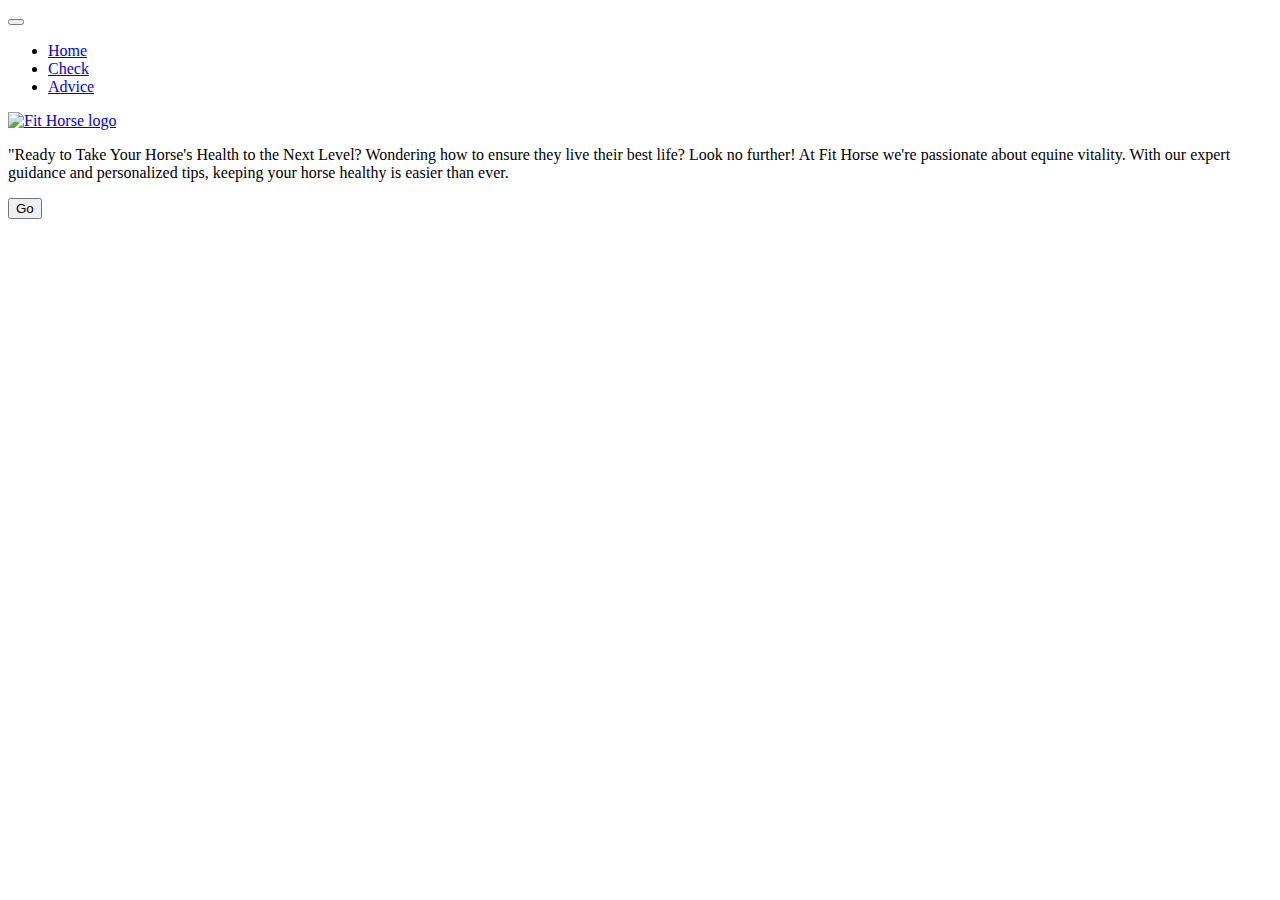
==== advice.html @ 2b1dfde6 "Add advice.html" ====
<!DOCTYPE html>
<html lang="en">

<head>
    <meta charset="UTF-8">
    <meta name="viewport" content="width=device-width, initial-scale=1.0">
    <meta name="description" content="Calculate your horses weight and gain expert advice based on your results.">
    <meta name="keywords" content="horse, weight, calculate, advice">
    <title>Fit Horse</title>
    <!--Boostrap CSS CDN -->
    <link href="https://cdn.jsdelivr.net/npm/bootstrap@5.3.2/dist/css/bootstrap.min.css" rel="stylesheet"
        integrity="sha384-T3c6CoIi6uLrA9TneNEoa7RxnatzjcDSCmG1MXxSR1GAsXEV/Dwwykc2MPK8M2HN" crossorigin="anonymous">
    <!-- Styles -->
    <link rel="stylesheet" href="assets/style.css">

    <!-- Faveicon -->
    <link>
    </link>
</head>

<body>
    <!-- Navbar -->
    <nav>
        <div class="navbar navbar-expand-md">
            <div class="container-fluid">
                <button class="navbar-toggler" type="button" data-bs-toggle="collapse" data-bs-target="#navbarNav"
                    aria-controls="navbarNav" aria-expanded="false" aria-label="Toggle navigation">
                    <span class="navbar-toggler-icon"></span>
                </button>
                <div class="collapse navbar-collapse" id="navbarNav">
                    <div></div>
                    <ul class="navbar-nav">
                        <li class="nav-item">
                            <a class="nav-link active" aria-current="page" href="#">Home</a>
                        </li>
                        <li class="nav-item">
                            <a class="nav-link" href="check.html">Check</a>
                        </li>
                        <li class="nav-item">
                            <a class="nav-link" href="advice.html">Advice</a>
                        </li>
                    </ul>
                </div>
            </div>
        </div>
    </nav>
    <!-- Main -->
    <main>
        <div class="container">
            <div class="text-center">
                <a class="navbar-brand" href="#"><img class="logo" src="assets/images/fit-horse-logo.png"
                        alt="Fit Horse logo"></a>
            </div>
            <div class="card text-center no-border">
                <div class="text-center">

                    <div class="card-body">
                        <p class="card-text">
                            "Ready to Take Your Horse's Health to the Next Level?
                            Wondering how to ensure they live their best life? Look no further!
                            At Fit Horse we're passionate about equine vitality.
                            With our expert guidance and personalized tips, keeping your horse healthy is easier than
                            ever.
                            <br> 
                        </p>
                    </div>
                </div>
                <div class="text-center">
                    <button class="pushable" id="playButton">
                        <span class="shadow"></span>
                        <span class="edge"></span>
                        <span class="front"> Go </span>
                    </button>
                </div>
            </div>
    </main>

    <script src="script.js"></script>
</body>
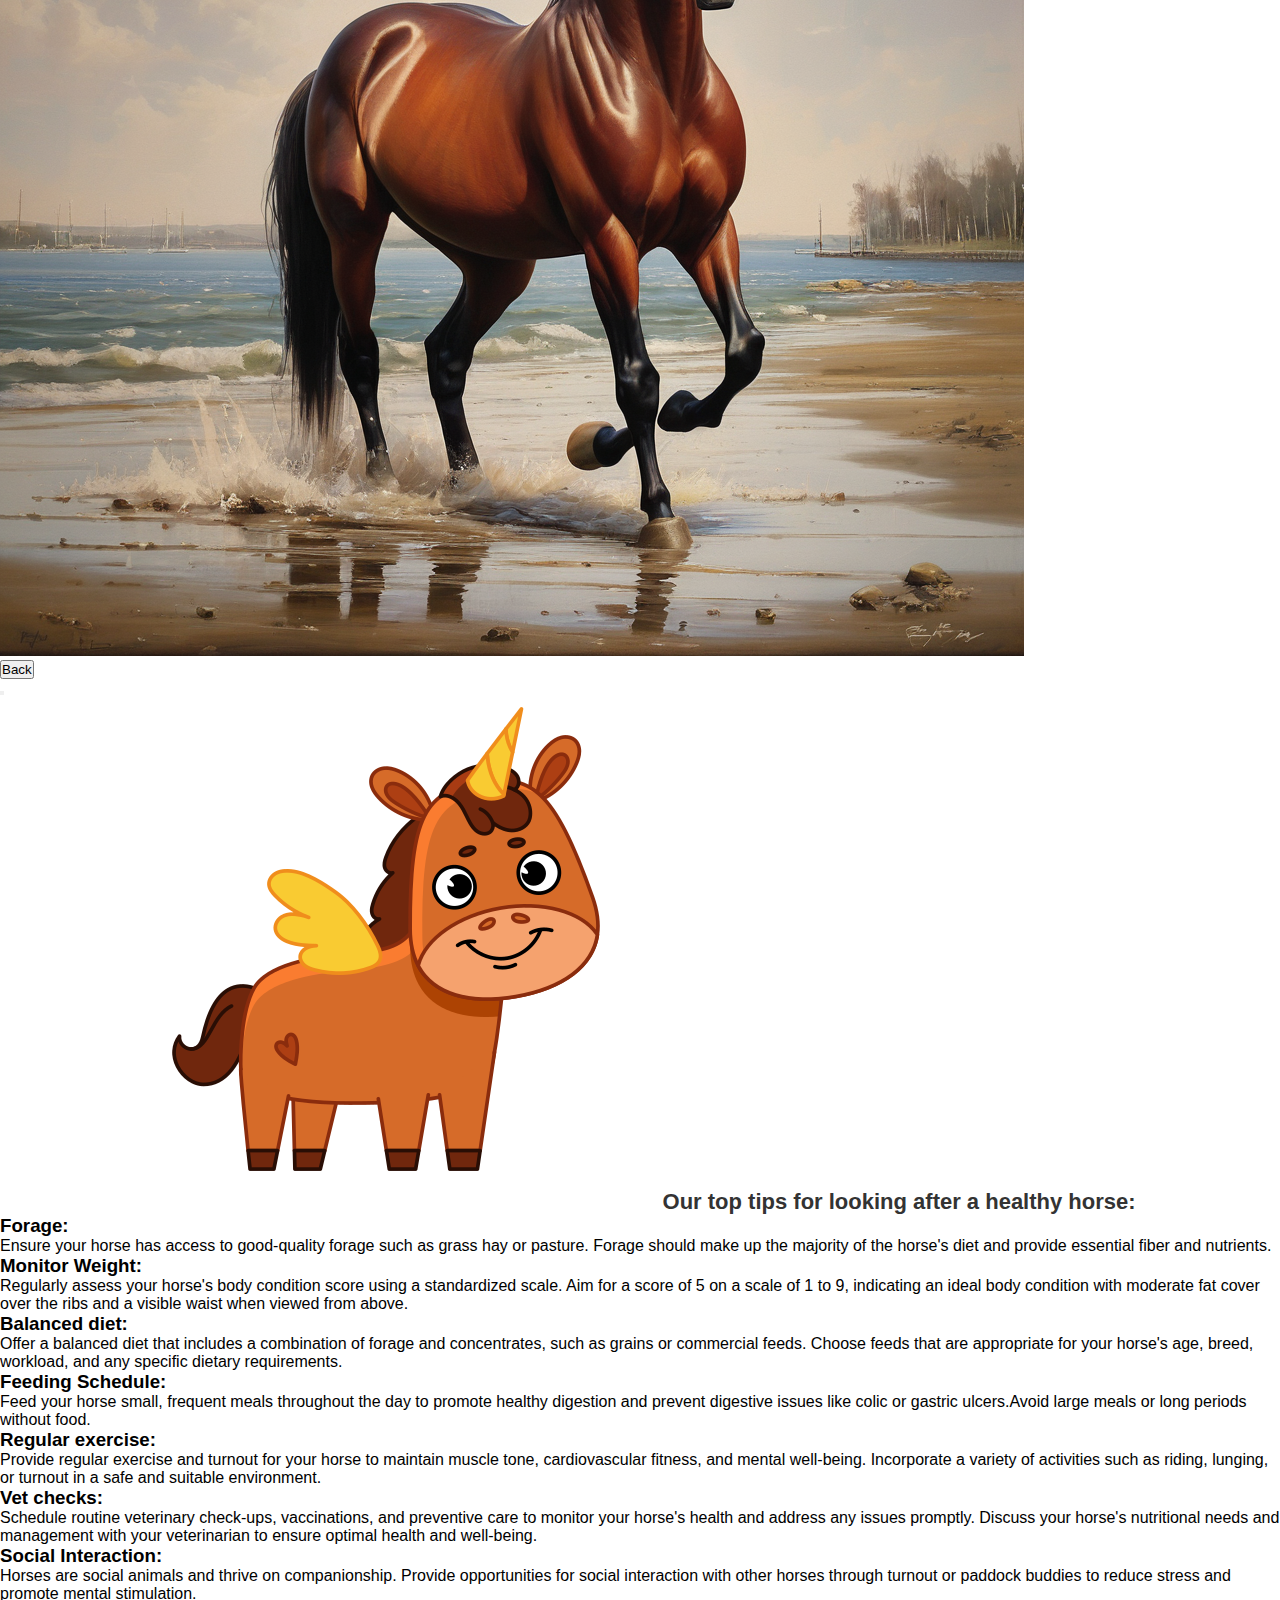
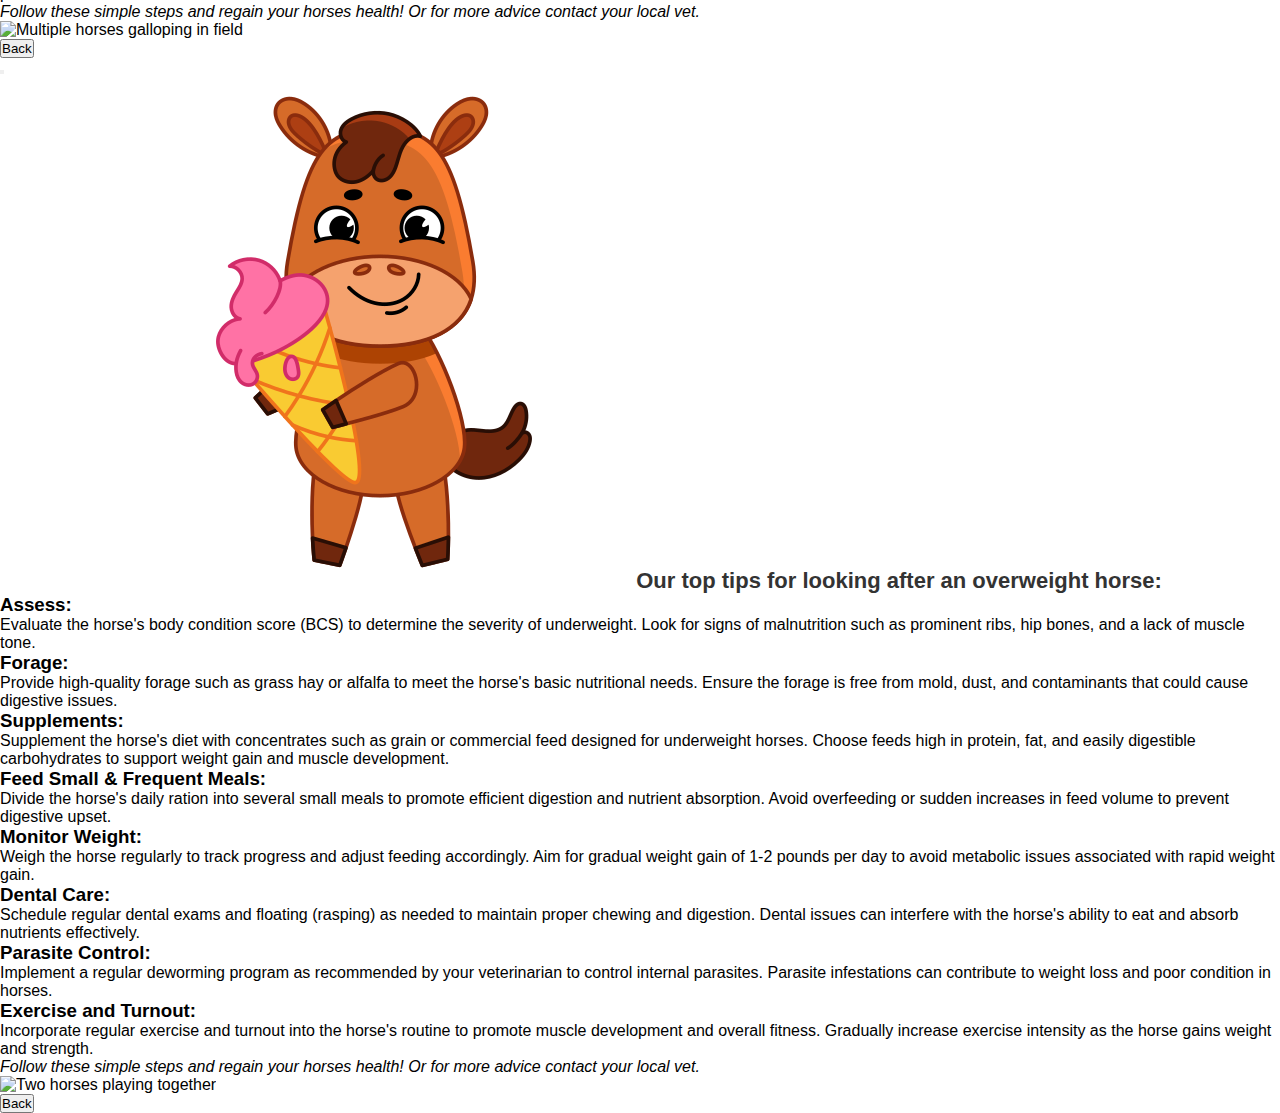
==== commit 484a0bf1: "Added alt text to images" ====
--- a/advice.html
+++ b/advice.html
@@ -10,6 +10,7 @@
     <!--Boostrap CSS CDN -->
     <link href="https://cdn.jsdelivr.net/npm/bootstrap@5.3.2/dist/css/bootstrap.min.css" rel="stylesheet"
         integrity="sha384-T3c6CoIi6uLrA9TneNEoa7RxnatzjcDSCmG1MXxSR1GAsXEV/Dwwykc2MPK8M2HN" crossorigin="anonymous">
+    <link rel="stylesheet" href="https://cdn.jsdelivr.net/npm/bootstrap-icons@1.11.3/font/bootstrap-icons.min.css">
     <!-- Styles -->
     <link rel="stylesheet" href="assets/style.css">
 
@@ -19,6 +20,7 @@
 </head>
 
 <body>
+    <h1>Fit Horse</h1>
     <!-- Navbar -->
     <nav>
         <div class="navbar navbar-expand-md">
@@ -31,13 +33,13 @@
                     <div></div>
                     <ul class="navbar-nav">
                         <li class="nav-item">
-                            <a class="nav-link active" aria-current="page" href="#">Home</a>
+                            <a class="nav-link" href="index.html">Home</a>
                         </li>
                         <li class="nav-item">
                             <a class="nav-link" href="check.html">Check</a>
                         </li>
                         <li class="nav-item">
-                            <a class="nav-link" href="advice.html">Advice</a>
+                            <a class="nav-link active" aria-current="page" href="#">Advice</a>
                         </li>
                     </ul>
                 </div>
@@ -47,33 +49,357 @@
     <!-- Main -->
     <main>
         <div class="container">
-            <div class="text-center">
-                <a class="navbar-brand" href="#"><img class="logo" src="assets/images/fit-horse-logo.png"
-                        alt="Fit Horse logo"></a>
-            </div>
-            <div class="card text-center no-border">
-                <div class="text-center">
-
-                    <div class="card-body">
-                        <p class="card-text">
-                            "Ready to Take Your Horse's Health to the Next Level?
-                            Wondering how to ensure they live their best life? Look no further!
-                            At Fit Horse we're passionate about equine vitality.
-                            With our expert guidance and personalized tips, keeping your horse healthy is easier than
-                            ever.
-                            <br> 
+            <div class="modal-header text-center">
+                <h1>Get some expert advice on feeding your horse.</h1>
+                <img class="logo" src="assets/images/cook-icon.png"  id="cookIcon" alt="Cartoon horse with cooking accessories">
+            </div>
+            <div class="row">
+                <div class="container-fluid">
+
+                    <!--underweight container-->
+                    <div class="col">
+                        <div class="container-under" data-bs-toggle="modal" data-bs-target="#underModal">
+                            <h5>Underweight</h5>
+                            <p>
+                                Feeding an underweight horse
+                            </p>
+                            <div class="card-footer">
+
+                            </div>
+                        </div>
+                    </div>
+                </div>
+                <!--Healthy container-->
+                <div class="col">
+                    <div class="container-healthy" data-bs-toggle="modal" data-bs-target="#healthyModal">
+                        <h5>Manage weight</h5>
+                        <p>
+                            Feeding a healthy horse
                         </p>
-                    </div>
-                </div>
-                <div class="text-center">
-                    <button class="pushable" id="playButton">
-                        <span class="shadow"></span>
-                        <span class="edge"></span>
-                        <span class="front"> Go </span>
-                    </button>
-                </div>
-            </div>
+                        <div class="card-footer">
+
+                        </div>
+                    </div>
+                </div>
+            </div>
+            <!--Overweight container-->
+            <div class="col">
+                <div class="container-over" data-bs-toggle="modal" data-bs-target="#overModal">
+                    <h5>Overweight</h5>
+                    <p>
+                        Feeding an overweight horse
+                    </p>
+                    <div class="card-footer">
+
+                    </div>
+                </div>
+            </div>
+        </div>
+
+
+
+        <!--Underweight Modal-->
+        <div class="modal fade" id="underModal" tabindex="-1" aria-labelledby="underModalLabel" aria-hidden="true">
+
+            <div class="modal-dialog modal-dialog-scrollable">
+                <div class="modal-content fs-5 lh-sm"><button type="button"
+                        class="btn-close position-absolute top-0 end-0" data-bs-dismiss="modal"
+                        aria-label="Close"></button>
+                    <div class="modal-header">
+                        <h1 class="modal-title fs-5" id="underModalLabel"><img class="rounded mx-auto d-block"
+                                src="/assets/images/sleeping-icon.png" id="sleepingIcon"
+                                alt="Cute cartoon horse sitting down">
+                            Our top tips for looking after
+                            an underweight horse:
+                        </h1>
+                    </div>
+
+                    <div class="modal-body">
+                        <h3 class="lh-lg">
+                            <b>Assess:</b></h4>
+                            <p class="lh-lg">
+                                Evaluate the horse's body condition score (BCS) to determine the
+                                severity
+                                of underweight.
+                                Look for signs of malnutrition such as prominent ribs, hip
+                                bones, and a
+                                lack of muscle tone.</p>
+
+                            <h3 class="lh-lg"><b>Forage:</b></h3>
+                            <p class="lh-lg">
+                                Provide high-quality forage such as grass hay or alfalfa to meet
+                                the
+                                horse's basic nutritional needs.
+                                Ensure the forage is free from mold, dust, and contaminants that
+                                could
+                                cause digestive issues.</p>
+
+                            <h3 class="lh-lg">
+                                <b>Supplements:</b>
+                            </h3>
+                            <p class="lh-lg">
+                                Supplement the horse's diet with concentrates such as grain or
+                                commercial
+                                feed designed for underweight horses.
+                                Choose feeds high in protein, fat, and easily digestible
+                                carbohydrates
+                                to
+                                support weight gain and muscle development.</p>
+
+                            <h3 class="lh-lg"><b>Feed Small & Frequent Meals:</b></h3>
+                            <p class="lh-lg">Divide the horse's daily ration into several small
+                                meals to promote
+                                efficient digestion and nutrient absorption.
+                                Avoid overfeeding or sudden increases in feed volume to prevent
+                                digestive
+                                upset.</p>
+
+                            <h3 class="lh-lg"><b>Monitor Weight:</b></h3>
+                            <p class="lh-lg"> Weigh the horse regularly to track progress and
+                                adjust feeding
+                                accordingly.
+                                Aim for gradual weight gain of 1-2 pounds per day to avoid
+                                metabolic
+                                issues associated with rapid weight gain.</p>
+
+                            <h3 class="lh-lg"><b>Dental Care:</b></h3>
+                            <p class="lh-lg"> Schedule regular dental exams and floating
+                                (rasping) as needed to
+                                maintain
+                                proper chewing and digestion.
+                                Dental issues can interfere with the horse's ability to eat and
+                                absorb
+                                nutrients effectively.</p>
+
+                            <h3 class="lh-lg"><b>Parasite Control:</b></h3>
+                            <p class="lh-lg">Implement a regular deworming program as
+                                recommended by your
+                                veterinarian
+                                to control internal parasites.
+                                Parasite infestations can contribute to weight loss and poor
+                                condition
+                                in
+                                horses.</p>
+
+                            <h3 class="lh-lg"><b>Exercise and Turnout:</b></h3>
+                            <p class="lh-lg"> Incorporate regular exercise and turnout into the
+                                horse's routine to
+                                promote muscle development and overall fitness.
+                                Gradually increase exercise intensity as the horse gains weight
+                                and
+                                strength.</p>
+                            </p>
+
+                            <div class="row mx-auto">
+                                <div class="col lh-lg">
+                                    <p><em> Follow these simple steps and regain your horses
+                                            health!
+                                            Or for more advice contact your local vet.
+                                        </em></p>
+                                </div>
+                                <div class="col">
+                                    <img class="rounded mx-auto d-block" src="/assets/images/healthy-horse.png"
+                                        id="healthyHorse" alt="An example of a healthy horse">
+                                </div>
+                            </div>
+                    </div>
+                    <div class="modal-footer">
+                        <button type="button" class="btn btn-secondary" data-bs-dismiss="modal">
+                            Back
+                        </button>
+                    </div>
+                </div>
+            </div>
+        </div>
+        <!--Healhty Modal-->
+        <div class="modal fade" id="healthyModal" tabindex="-1" aria-labelledby="healthyModalLabel" aria-hidden="true">
+            
+            <div class="modal-dialog modal-dialog-scrollable">
+                <div class="modal-content fs-5 lh-sm"><button type="button"
+                    class="btn-close position-absolute top-0 end-0" data-bs-dismiss="modal"
+                    aria-label="Close"></button>
+                    <div class="modal-header">
+                        <h1 class="modal-title fs-5" id="healthyModalLabel"><img class="rounded mx-auto d-block"
+                                src="/assets/images/unicorn-icon.png" id="unicornIcon"
+                                alt="Cute cartoon unicorn">
+                            Our top tips for looking after
+                            a healthy horse:
+                        </h1>
+                    </div>
+                    <div class="modal-body">
+                        <h3 class="lh-lg">
+
+                            <h3 class="lh-lg"><b>Forage:</b></h3>
+                            <p class="lh-lg">
+                                Ensure your horse has access to good-quality forage such as grass hay or pasture.
+                                Forage should make up the majority of the horse's diet and provide
+                                essential fiber and nutrients.</p>
+
+                            <h3 class="lh-lg"><b>Monitor Weight:</b></h3>
+                            <p class="lh-lg"> Regularly assess your horse's body condition score using a standardized
+                                scale.
+                                Aim for a score of 5 on a scale of 1 to 9,
+                                indicating an ideal body condition with moderate fat cover over the ribs
+                                and a visible waist when viewed from above.</p>
+
+                            <h3 class="lh-lg"><b>Balanced diet:</b></h3>
+                            <p class="lh-lg">
+                                Offer a balanced diet that includes a combination of forage and concentrates,
+                                such as grains or commercial feeds.
+                                Choose feeds that are appropriate for your horse's age,
+                                breed, workload, and any specific dietary requirements.</p>
+
+                            <h3 class="lh-lg"><b>Feeding Schedule:</b></h3>
+                            <p class="lh-lg">Feed your horse small, frequent meals throughout the day to
+                                promote healthy digestion and prevent digestive issues
+                                like colic or gastric ulcers.Avoid large meals or long periods without food.</p>
+
+                            <h3 class="lh-lg"><b>Regular exercise:</b></h3>
+                            <p class="lh-lg">Provide regular exercise and turnout for your
+                                horse to maintain muscle tone,
+                                cardiovascular fitness, and mental well-being.
+                                Incorporate a variety of activities such as riding,
+                                lunging, or turnout in a safe and suitable environment.</p>
+
+                            <h3 class="lh-lg"><b>Vet checks:</b></h3>
+                            <p class="lh-lg">Schedule routine veterinary check-ups, vaccinations,
+                                and preventive care to monitor your horse's health and address any issues promptly.
+                                Discuss your horse's nutritional needs and management with your
+                                veterinarian to ensure optimal health and well-being.</p>
+
+                            <h3 class="lh-lg"><b>Social Interaction:</b></h3>
+                            <p class="lh-lg">Horses are social animals and thrive on companionship.
+                                Provide opportunities for social interaction with other horses through turnout
+                                or paddock buddies to reduce stress and promote mental stimulation. </p>
+                            </p>
+
+                            <div class="row mx-auto">
+                                <div class="col lh-lg">
+                                    <p><em> Follow these simple steps and regain your horses health!
+                                            Or for more advice contact your local vet.
+                                        </em></p>
+                                </div>
+                                <div class="col">
+                                    <img class="rounded mx-auto d-block" src="/assets/images/multi-horse.jpg"
+                                        id="multiHorse" alt="Multiple horses galloping in field">
+                                </div>
+                            </div>
+                    </div>
+                    <div class="modal-footer">
+                        <button type="button" class="btn btn-secondary" data-bs-dismiss="modal">
+                            Back
+                        </button>
+                    </div>
+                </div>
+            </div>
+        </div>
+        <!--Overweight Modal-->
+        <div class="modal fade" id="overModal" tabindex="-1" aria-labelledby="overModalLabel" aria-hidden="true">
+            
+            <div class="modal-dialog modal-dialog-scrollable">
+                <div class="modal-content fs-5 lh-sm"><button type="button"
+                    class="btn-close position-absolute top-0 end-0" data-bs-dismiss="modal"
+                    aria-label="Close"></button>
+                    <div class="modal-header">
+                        <h1 class="modal-title fs-5" id="overModalLabel"><img class="rounded mx-auto d-block"
+                                src="/assets/images/icecream-icon.png" id="iceCreamIcon"
+                                alt="Cute cartoon horse with ice cream">
+                            Our top tips for looking after
+                            an overweight horse:
+                        </h1>
+                    </div>
+
+                    <div class="modal-body">
+                        <h3 class="lh-lg">
+                            <b>Assess:</b></h4>
+                            <p class="lh-lg">
+                                Evaluate the horse's body condition score (BCS) to determine the
+                                severity
+                                of underweight.
+                                Look for signs of malnutrition such as prominent ribs, hip bones, and a
+                                lack of muscle tone.</p>
+
+                            <h3 class="lh-lg"><b>Forage:</b></h3>
+                            <p class="lh-lg">
+                                Provide high-quality forage such as grass hay or alfalfa to meet the
+                                horse's basic nutritional needs.
+                                Ensure the forage is free from mold, dust, and contaminants that could
+                                cause digestive issues.</p>
+
+                            <h3 class="lh-lg">
+                                <b>Supplements:</b>
+                            </h3>
+                            <p class="lh-lg">
+                                Supplement the horse's diet with concentrates such as grain or
+                                commercial
+                                feed designed for underweight horses.
+                                Choose feeds high in protein, fat, and easily digestible carbohydrates
+                                to
+                                support weight gain and muscle development.</p>
+
+                            <h3 class="lh-lg"><b>Feed Small & Frequent Meals:</b></h3>
+                            <p class="lh-lg">Divide the horse's daily ration into several small meals to promote
+                                efficient digestion and nutrient absorption.
+                                Avoid overfeeding or sudden increases in feed volume to prevent
+                                digestive
+                                upset.</p>
+
+                            <h3 class="lh-lg"><b>Monitor Weight:</b></h3>
+                            <p class="lh-lg"> Weigh the horse regularly to track progress and adjust feeding
+                                accordingly.
+                                Aim for gradual weight gain of 1-2 pounds per day to avoid metabolic
+                                issues associated with rapid weight gain.</p>
+
+                            <h3 class="lh-lg"><b>Dental Care:</b></h3>
+                            <p class="lh-lg"> Schedule regular dental exams and floating (rasping) as needed to
+                                maintain
+                                proper chewing and digestion.
+                                Dental issues can interfere with the horse's ability to eat and absorb
+                                nutrients effectively.</p>
+
+                            <h3 class="lh-lg"><b>Parasite Control:</b></h3>
+                            <p class="lh-lg">Implement a regular deworming program as recommended by your
+                                veterinarian
+                                to control internal parasites.
+                                Parasite infestations can contribute to weight loss and poor condition
+                                in
+                                horses.</p>
+
+                            <h3 class="lh-lg"><b>Exercise and Turnout:</b></h3>
+                            <p class="lh-lg"> Incorporate regular exercise and turnout into the horse's routine to
+                                promote muscle development and overall fitness.
+                                Gradually increase exercise intensity as the horse gains weight and
+                                strength.</p>
+                            </p>
+
+                            <div class="row mx-auto">
+                                <div class="col lh-lg">
+                                    <p><em> Follow these simple steps and regain your horses health!
+                                            Or for more advice contact your local vet.
+                                        </em></p>
+                                </div>
+                                <div class="col">
+                                    <img class="rounded mx-auto d-block" src="/assets/images/two-horse.png"
+                                        id="healthyHorse" alt="Two horses playing together">
+                                </div>
+                            </div>
+
+                    </div>
+                    <div class="modal-footer">
+                        <button type="button" class="btn btn-secondary" data-bs-dismiss="modal">
+                            Back
+                        </button>
+                    </div>
+                </div>
+            </div>
+        </div>
     </main>
-
-    <script src="script.js"></script>
+    <!--Java script -->
+    <script src="https://cdn.jsdelivr.net/npm/@popperjs/core@2.11.8/dist/umd/popper.min.js"
+        integrity="sha384-I7E8VVD/ismYTF4hNIPjVp/Zjvgyol6VFvRkX/vR+Vc4jQkC+hVqc2pM8ODewa9r"
+        crossorigin="anonymous"></script>
+    <script src="https://cdn.jsdelivr.net/npm/bootstrap@5.3.3/dist/js/bootstrap.min.js"
+        integrity="sha384-0pUGZvbkm6XF6gxjEnlmuGrJXVbNuzT9qBBavbLwCsOGabYfZo0T0to5eqruptLy"
+        crossorigin="anonymous"></script>
+    <script src="assets/javascript/script.js"></script>
 </body>--- a/assets/style.css
+++ b/assets/style.css
@@ -0,0 +1,149 @@
+*{
+    margin: 0;
+    padding: 0;
+    box-sizing: border-box;
+}
+body {
+    font-family: sans-serif;
+    background: url(/assets/images/grass.jpg);
+    background-size: 1500px  1500px;
+    height: 100vh;
+    width: 100%;
+    display: flex;
+    flex-direction: column;
+    align-items: center;
+    justify-content: center;
+}
+h1 {
+    text-align: center;
+    color: #333;
+    font-size: 22px;
+    font-weight: 800;
+}
+.logo {
+    height: 150px;
+    width: 150px;
+    margin-bottom: 10px;
+    border-radius: 15px;
+
+}
+.container {
+    max-width: 600px;
+    width: 100%;
+    padding: 20px 23px 20px 23px;
+    background-color: #ffffff;
+    border-radius: 15px;
+    box-shadow: 0 0 15px rgba(0, 0, 0, 0.1);
+
+}
+/* Navbar */
+.navbar-nav{
+    font-weight: 800;
+}
+
+/* INDEX Main */
+.card-body {
+    border-style: double;
+}
+.container-info {
+    max-width: 600px;
+    width: 100%;
+    padding: 20px 23px 20px 23px;
+    background-color: #ffffff;
+    border-radius: 15px;
+    box-shadow: 0 0 15px rgba(0, 0, 0, 0.1);
+}
+/* Button */
+.pushable {
+  background: #5a7722 ;
+  border-radius: 15px;
+  box-shadow:  #beb135 0 10px 20px -10px;
+  box-sizing: border-box;
+  color: #FFFFFF;
+  cursor: pointer;
+  font-family: Inter,Helvetica,"Apple Color Emoji","Segoe UI Emoji", NotoColorEmoji,"Noto Color Emoji","Segoe UI Symbol","Android Emoji",EmojiSymbols,-apple-system,system-ui,"Segoe UI",Roboto,"Helvetica Neue","Noto Sans",sans-serif;
+  font-size: 16px;
+  font-weight: 700;
+  line-height: 24px;
+  opacity: 1;
+  outline: 0 solid transparent;
+  padding: 8px 18px;
+  user-select: none;
+  -webkit-user-select: none;
+  touch-action: manipulation;
+  width: fit-content;
+  word-break: break-word;
+  border: 0;
+  margin-top: 5px;
+}
+
+/* CHECK HTML */
+.result {
+    display: none;
+    margin-top: 20px;
+    font-size: 16px;
+    color: #333;
+    line-height: 25px;
+}
+
+.result h2 {
+    font-size: 19px;
+    border-top: 1px solid #ccc;
+    padding-top: 10px;
+    text-align: center;
+    margin-bottom: 10px;
+    
+}
+.input-group {
+    margin-bottom: 20px;
+}
+
+label {
+    display: block;
+    margin-bottom: 10px;
+    font-weight: bold;
+}
+
+input[type="number"],
+select {
+    width: 100%;
+    padding: 10px;
+    box-sizing: border-box;
+    border: 1px solid #ddd;
+    border-radius: 5px;
+}
+.info-reset-button-container {
+    background-color: #67216c;
+}
+.bi-info-circle {
+    cursor: pointer;
+    font-size: 50px;
+}
+/* ADVICE HTML */ 
+.container-1 {
+    max-width: 600px;
+    width: 100%;
+    padding: 20px 23px 20px 23px;
+    background-color: #ffffff;
+    border-radius: 15px;
+    box-shadow: 0 0 15px rgba(0, 0, 0, 0.1);
+
+}
+.container-2 {
+    max-width: 600px;
+    width: 100%;
+    padding: 20px 23px 20px 23px;
+    background-color: #ffffff;
+    border-radius: 15px;
+    box-shadow: 0 0 15px rgba(0, 0, 0, 0.1);
+
+}
+.container-3 {
+    max-width: 600px;
+    width: 100%;
+    padding: 20px 23px 20px 23px;
+    background-color: #ffffff;
+    border-radius: 15px;
+    box-shadow: 0 0 15px rgba(0, 0, 0, 0.1);
+
+}
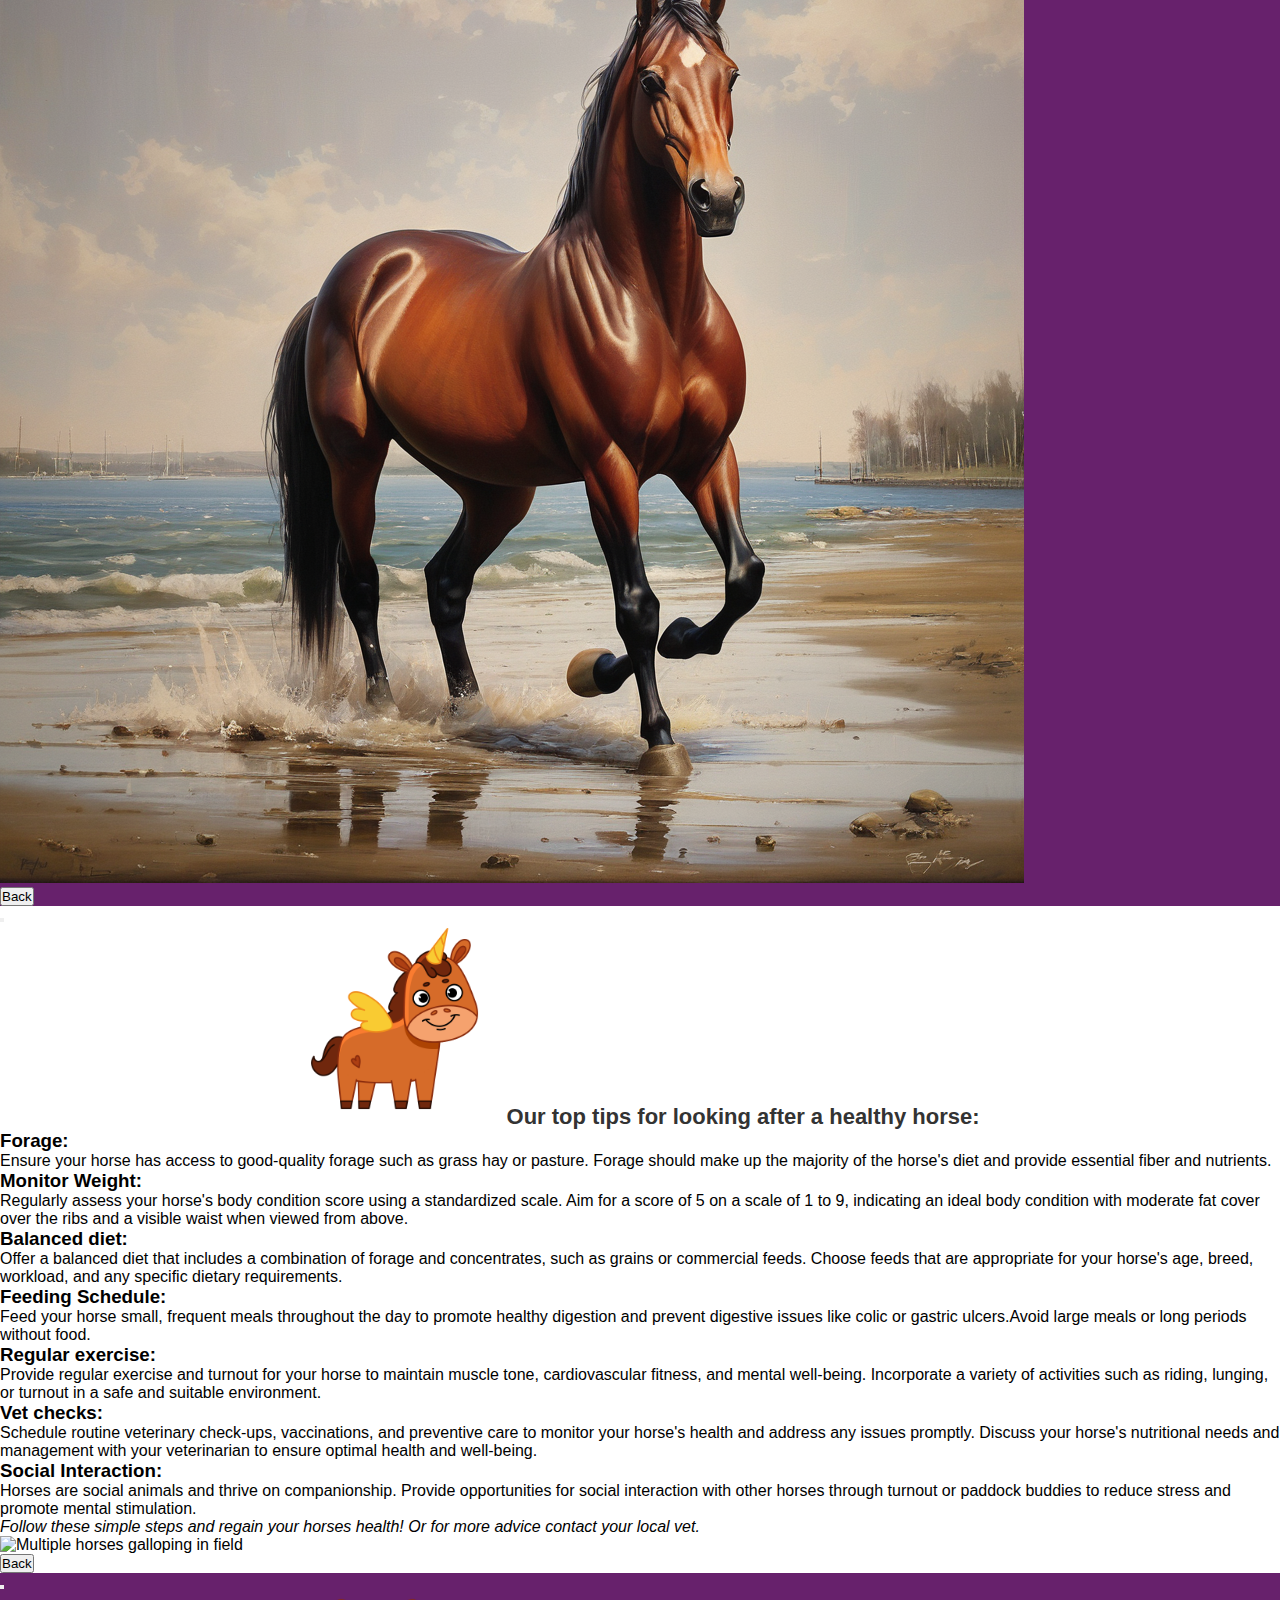
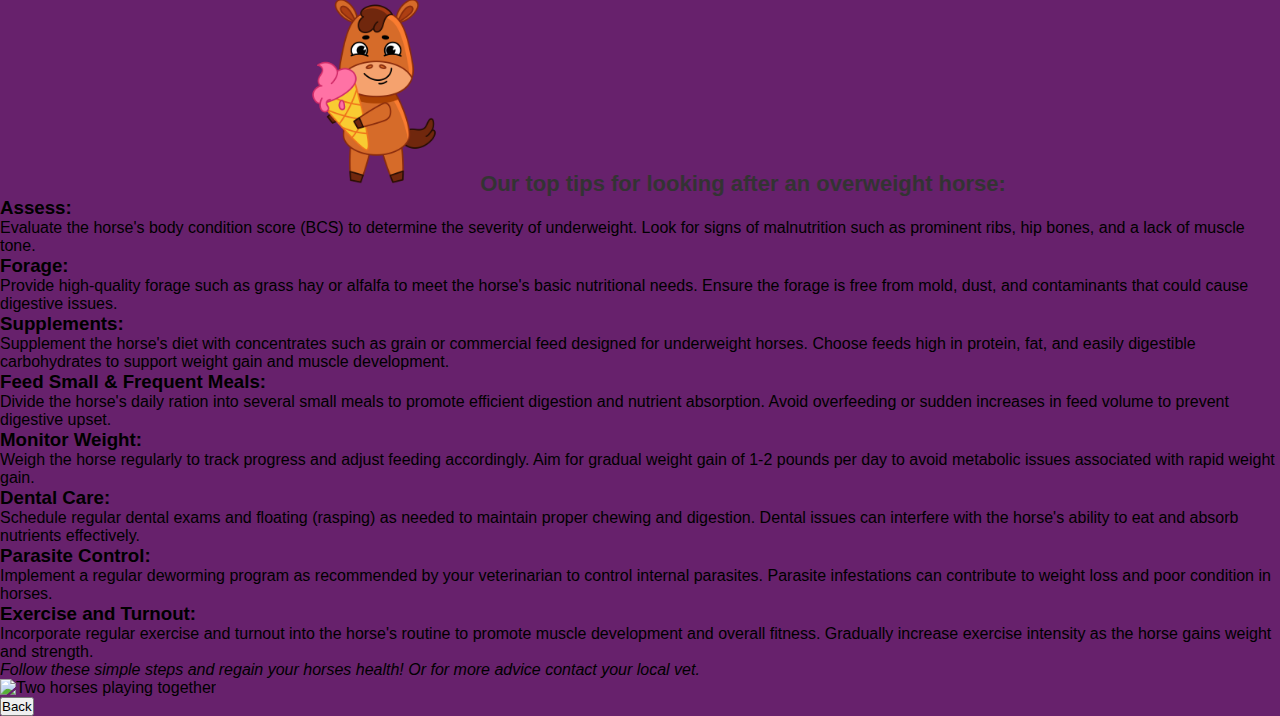
==== commit ac25aa13: "Centered text" ====
--- a/advice.html
+++ b/advice.html
@@ -51,7 +51,8 @@
         <div class="container">
             <div class="modal-header text-center">
                 <h1>Get some expert advice on feeding your horse.</h1>
-                <img class="logo" src="assets/images/cook-icon.png"  id="cookIcon" alt="Cartoon horse with cooking accessories">
+                <img class="logo" src="assets/images/cook-icon.png" id="cookIcon"
+                    alt="Cartoon horse with cooking accessories">
             </div>
             <div class="row">
                 <div class="container-fluid">
@@ -95,12 +96,8 @@
                 </div>
             </div>
         </div>
-
-
-
         <!--Underweight Modal-->
         <div class="modal fade" id="underModal" tabindex="-1" aria-labelledby="underModalLabel" aria-hidden="true">
-
             <div class="modal-dialog modal-dialog-scrollable">
                 <div class="modal-content fs-5 lh-sm"><button type="button"
                         class="btn-close position-absolute top-0 end-0" data-bs-dismiss="modal"
@@ -213,15 +210,13 @@
         </div>
         <!--Healhty Modal-->
         <div class="modal fade" id="healthyModal" tabindex="-1" aria-labelledby="healthyModalLabel" aria-hidden="true">
-            
             <div class="modal-dialog modal-dialog-scrollable">
                 <div class="modal-content fs-5 lh-sm"><button type="button"
-                    class="btn-close position-absolute top-0 end-0" data-bs-dismiss="modal"
-                    aria-label="Close"></button>
+                        class="btn-close position-absolute top-0 end-0" data-bs-dismiss="modal"
+                        aria-label="Close"></button>
                     <div class="modal-header">
                         <h1 class="modal-title fs-5" id="healthyModalLabel"><img class="rounded mx-auto d-block"
-                                src="/assets/images/unicorn-icon.png" id="unicornIcon"
-                                alt="Cute cartoon unicorn">
+                                src="/assets/images/unicorn-icon.png" id="unicornIcon" alt="Cute cartoon unicorn">
                             Our top tips for looking after
                             a healthy horse:
                         </h1>
@@ -295,11 +290,11 @@
         </div>
         <!--Overweight Modal-->
         <div class="modal fade" id="overModal" tabindex="-1" aria-labelledby="overModalLabel" aria-hidden="true">
-            
+
             <div class="modal-dialog modal-dialog-scrollable">
                 <div class="modal-content fs-5 lh-sm"><button type="button"
-                    class="btn-close position-absolute top-0 end-0" data-bs-dismiss="modal"
-                    aria-label="Close"></button>
+                        class="btn-close position-absolute top-0 end-0" data-bs-dismiss="modal"
+                        aria-label="Close"></button>
                     <div class="modal-header">
                         <h1 class="modal-title fs-5" id="overModalLabel"><img class="rounded mx-auto d-block"
                                 src="/assets/images/icecream-icon.png" id="iceCreamIcon"
--- a/assets/style.css
+++ b/assets/style.css
@@ -36,6 +36,11 @@
     box-shadow: 0 0 15px rgba(0, 0, 0, 0.1);
 
 }
+a {
+ text-decoration: none !important;
+ color: inherit;
+}
+
 /* Navbar */
 .navbar-nav{
     font-weight: 800;
@@ -57,7 +62,6 @@
 .pushable {
   background: #5a7722 ;
   border-radius: 15px;
-  box-shadow:  #beb135 0 10px 20px -10px;
   box-sizing: border-box;
   color: #FFFFFF;
   cursor: pointer;
@@ -75,9 +79,25 @@
   word-break: break-word;
   border: 0;
   margin-top: 5px;
-}
-
+  
+}
+
+button:hover {
+    font-size: x-large;
+}
 /* CHECK HTML */
+.calculator-container{
+max-width: 800px;
+
+width: 100%;
+padding: 20px 23px 20px 23px;
+background-color: #ebe847;
+border-radius: 15px;
+box-shadow: 0 0 15px rgba(0, 0, 0, 0.1);
+cursor: pointer;
+font-size: medium;
+}
+
 .result {
     display: none;
     margin-top: 20px;
@@ -119,31 +139,75 @@
     cursor: pointer;
     font-size: 50px;
 }
+#adviceBtn {
+    color: green;
+}
 /* ADVICE HTML */ 
-.container-1 {
-    max-width: 600px;
-    width: 100%;
-    padding: 20px 23px 20px 23px;
-    background-color: #ffffff;
-    border-radius: 15px;
-    box-shadow: 0 0 15px rgba(0, 0, 0, 0.1);
-
-}
-.container-2 {
-    max-width: 600px;
-    width: 100%;
-    padding: 20px 23px 20px 23px;
-    background-color: #ffffff;
-    border-radius: 15px;
-    box-shadow: 0 0 15px rgba(0, 0, 0, 0.1);
-
-}
-.container-3 {
-    max-width: 600px;
-    width: 100%;
-    padding: 20px 23px 20px 23px;
-    background-color: #ffffff;
-    border-radius: 15px;
-    box-shadow: 0 0 15px rgba(0, 0, 0, 0.1);
-
-}
+
+.container-under {
+    max-width: 600px;
+    width: 100%;
+    padding: 20px 23px 20px 23px;
+    background-color: #ebe847;
+    border-radius: 15px;
+    box-shadow: 0 0 15px rgba(0, 0, 0, 0.1);
+    cursor: pointer;
+    font-size: larger;
+    
+
+}
+.container-healthy {
+    max-width: 600px;
+    width: 100%;
+    padding: 20px 23px 20px 23px;
+    background-color: #ebe847;
+    border-radius: 15px;
+    box-shadow: 0 0 15px rgba(0, 0, 0, 0.1);
+    cursor: pointer;
+    font-size: larger;
+    
+
+}
+.container-over {
+    max-width: 600px;
+    width: 100%;
+    padding: 20px 23px 20px 23px;
+    background-color: #ebe847;
+    border-radius: 15px;
+    box-shadow: 0 0 15px rgba(0, 0, 0, 0.1);
+    cursor: pointer;
+    font-size: larger;
+
+}
+#underModal, #manageModal, #overModal{
+background-color: #67216c;
+}
+#sleepingIcon { 
+    max-width: 100%;
+    width: 200px;
+    height: 200px;
+   
+}
+#unicornIcon { 
+    max-width: 100%;
+    width: 200px;
+    height: 200px;
+   
+}
+#iceCreamIcon { 
+    max-width: 100%;
+    width: 200px;
+    height: 200px;
+   
+}
+#multiHorse {
+    max-width: 100%;
+    width: 200px;
+    height: 200px;
+    
+}
+@media only screen and (max-width: 400px) {
+    .modal {
+      flex-direction: column;
+    }
+  }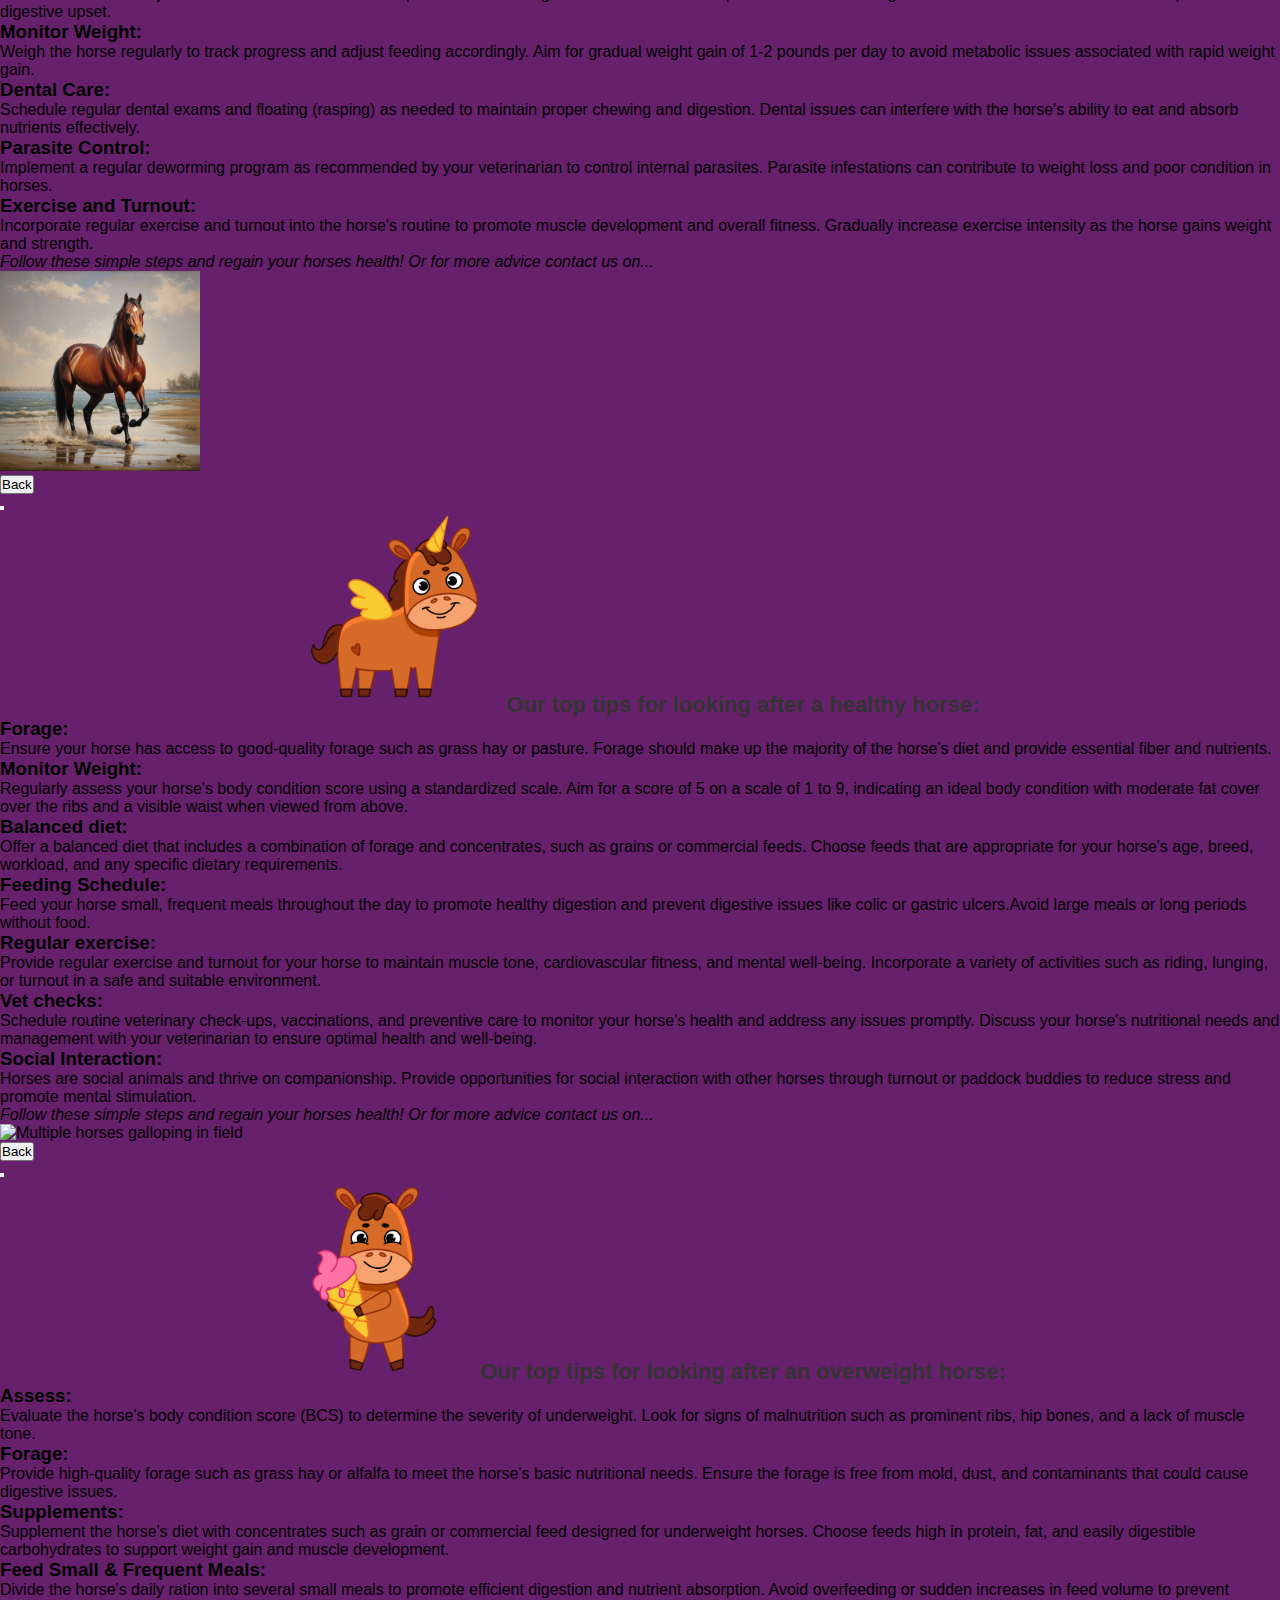
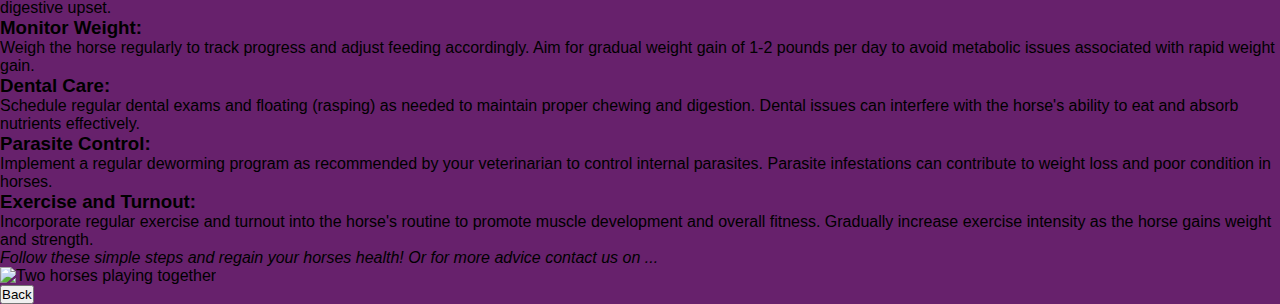
==== commit 19865ab9: "Update index and advice style" ====
--- a/advice.html
+++ b/advice.html
@@ -11,8 +11,9 @@
     <link href="https://cdn.jsdelivr.net/npm/bootstrap@5.3.2/dist/css/bootstrap.min.css" rel="stylesheet"
         integrity="sha384-T3c6CoIi6uLrA9TneNEoa7RxnatzjcDSCmG1MXxSR1GAsXEV/Dwwykc2MPK8M2HN" crossorigin="anonymous">
     <link rel="stylesheet" href="https://cdn.jsdelivr.net/npm/bootstrap-icons@1.11.3/font/bootstrap-icons.min.css">
+    <link rel="shortcut icon" href="assets/images/jumping-icon.png" type="image/x-icon">
     <!-- Styles -->
-    <link rel="stylesheet" href="assets/style.css">
+    <link rel="stylesheet" href="assets/css/style.css">
 
     <!-- Faveicon -->
     <link>
@@ -23,7 +24,7 @@
     <h1>Fit Horse</h1>
     <!-- Navbar -->
     <nav>
-        <div class="navbar navbar-expand-md">
+        <div class="navbar navbar-expand">
             <div class="container-fluid">
                 <button class="navbar-toggler" type="button" data-bs-toggle="collapse" data-bs-target="#navbarNav"
                     aria-controls="navbarNav" aria-expanded="false" aria-label="Toggle navigation">
@@ -36,7 +37,7 @@
                             <a class="nav-link" href="index.html">Home</a>
                         </li>
                         <li class="nav-item">
-                            <a class="nav-link" href="check.html">Check</a>
+                            <a class="nav-link" href="calculator.html">Check</a>
                         </li>
                         <li class="nav-item">
                             <a class="nav-link active" aria-current="page" href="#">Advice</a>
@@ -104,7 +105,7 @@
                         aria-label="Close"></button>
                     <div class="modal-header">
                         <h1 class="modal-title fs-5" id="underModalLabel"><img class="rounded mx-auto d-block"
-                                src="/assets/images/sleeping-icon.png" id="sleepingIcon"
+                                src="assets/images/sleeping-icon.png" id="sleepingIcon"
                                 alt="Cute cartoon horse sitting down">
                             Our top tips for looking after
                             an underweight horse:
@@ -191,11 +192,11 @@
                                 <div class="col lh-lg">
                                     <p><em> Follow these simple steps and regain your horses
                                             health!
-                                            Or for more advice contact your local vet.
+                                            Or for more advice contact us on...
                                         </em></p>
                                 </div>
                                 <div class="col">
-                                    <img class="rounded mx-auto d-block" src="/assets/images/healthy-horse.png"
+                                    <img class="rounded mx-auto d-block" src="assets/images/healthy-horse.png"
                                         id="healthyHorse" alt="An example of a healthy horse">
                                 </div>
                             </div>
@@ -216,7 +217,7 @@
                         aria-label="Close"></button>
                     <div class="modal-header">
                         <h1 class="modal-title fs-5" id="healthyModalLabel"><img class="rounded mx-auto d-block"
-                                src="/assets/images/unicorn-icon.png" id="unicornIcon" alt="Cute cartoon unicorn">
+                                src="assets/images/unicorn-icon.png" id="unicornIcon" alt="Cute cartoon unicorn">
                             Our top tips for looking after
                             a healthy horse:
                         </h1>
@@ -271,11 +272,11 @@
                             <div class="row mx-auto">
                                 <div class="col lh-lg">
                                     <p><em> Follow these simple steps and regain your horses health!
-                                            Or for more advice contact your local vet.
+                                            Or for more advice contact us on...
                                         </em></p>
                                 </div>
                                 <div class="col">
-                                    <img class="rounded mx-auto d-block" src="/assets/images/multi-horse.jpg"
+                                    <img class="rounded mx-auto d-block" src="assets/images/multi-horse.jpg"
                                         id="multiHorse" alt="Multiple horses galloping in field">
                                 </div>
                             </div>
@@ -297,7 +298,7 @@
                         aria-label="Close"></button>
                     <div class="modal-header">
                         <h1 class="modal-title fs-5" id="overModalLabel"><img class="rounded mx-auto d-block"
-                                src="/assets/images/icecream-icon.png" id="iceCreamIcon"
+                                src="assets/images/icecream-icon.png" id="iceCreamIcon"
                                 alt="Cute cartoon horse with ice cream">
                             Our top tips for looking after
                             an overweight horse:
@@ -370,12 +371,12 @@
                             <div class="row mx-auto">
                                 <div class="col lh-lg">
                                     <p><em> Follow these simple steps and regain your horses health!
-                                            Or for more advice contact your local vet.
+                                            Or for more advice contact us on ...
                                         </em></p>
                                 </div>
                                 <div class="col">
-                                    <img class="rounded mx-auto d-block" src="/assets/images/two-horse.png"
-                                        id="healthyHorse" alt="Two horses playing together">
+                                    <img class="rounded mx-auto d-block" src="assets/images/two-horses.jpg"
+                                        id="twoHorses" alt="Two horses playing together">
                                 </div>
                             </div>
 
@@ -396,5 +397,5 @@
     <script src="https://cdn.jsdelivr.net/npm/bootstrap@5.3.3/dist/js/bootstrap.min.js"
         integrity="sha384-0pUGZvbkm6XF6gxjEnlmuGrJXVbNuzT9qBBavbLwCsOGabYfZo0T0to5eqruptLy"
         crossorigin="anonymous"></script>
-    <script src="assets/javascript/script.js"></script>
+    
 </body>--- a/assets/css/style.css
+++ b/assets/css/style.css
@@ -0,0 +1,189 @@
+*{
+    margin: 0;
+    padding: 0;
+    box-sizing: border-box;
+}
+body {
+    font-family: sans-serif;
+    background: url(../images/grass.jpg);
+    background-size: 1500px  1500px;
+    height: 100vh;
+    width: 100%;
+    display: flex;
+    flex-direction: column;
+    align-items: center;
+    justify-content: center;
+}
+h1 {
+    text-align: center;
+    color: #333;
+    font-size: 22px;
+    font-weight: 800;
+}
+.logo {
+    height: 150px;
+    width: 150px;
+    margin-bottom: 10px;
+    border-radius: 15px;
+
+}
+.container {
+    max-width: 600px;
+    width: 100%;
+    padding: 20px 23px 20px 23px;
+    background-color: #ffffff;
+    border-radius: 15px;
+    box-shadow: 0 0 15px rgba(0, 0, 0, 0.1);
+}
+a {
+ text-decoration: none !important;
+ color: inherit;
+}
+
+/* Navbar */
+.navbar-nav{
+    font-weight: 800;
+}
+
+/* INDEX Main */
+.container-info {
+    max-width: 600px;
+    width: 100%;
+    padding: 20px 23px 20px 23px;
+    background-color:#ebe847;
+    border-radius: 30px;
+    box-shadow: 3px 3px 3px 3px grey;
+
+}
+/* Button */
+.pushable {
+  background: #5a7722 ;
+  border-radius: 15px;
+  box-sizing: border-box;
+  color: #FFFFFF;
+  cursor: pointer;
+  font-family: Inter,Helvetica,"Apple Color Emoji","Segoe UI Emoji", NotoColorEmoji,"Noto Color Emoji","Segoe UI Symbol","Android Emoji",EmojiSymbols,-apple-system,system-ui,"Segoe UI",Roboto,"Helvetica Neue","Noto Sans",sans-serif;
+  font-size: 16px;
+  font-weight: 700;
+  line-height: 24px;
+  opacity: 1;
+  outline: 0 solid transparent;
+  padding: 8px 18px;
+  user-select: none;
+  -webkit-user-select: none;
+  touch-action: manipulation;
+  width: fit-content;
+  word-break: break-word;
+  border: 0;
+  margin-top: 5px;
+  
+}
+
+button:hover {
+    font-size: x-large;
+}
+/* CALCULATOR HTML */
+.calculator-container{
+max-width: 800px;
+width: 100%;
+padding: 20px 23px 20px 23px;
+background-color: #ebe847;
+border-radius: 15px;
+box-shadow: 0 0 15px rgba(0, 0, 0, 0.1);
+cursor: pointer;
+font-size: medium;
+}
+.bi-info-circle {
+    cursor: pointer;
+    font-size: 45px;
+}
+
+.result {
+    display: none;
+    margin-top: 20px;
+    font-size: 16px;
+    color: #333;
+    line-height: 25px;
+}
+.result h2 {
+    font-size: 19px;
+    border-top: 1px solid #ccc;
+    padding-top: 10px;
+    text-align: center;
+    margin-bottom: 10px;
+    
+}
+.input-group {
+    margin-bottom: 20px;
+}
+label {
+    display: block;
+    margin-bottom: 10px;
+    font-weight: bold;
+}
+input[type="number"],
+select {
+    width: 100%;
+    padding: 10px;
+    box-sizing: border-box;
+    border: 1px solid #ddd;
+    border-radius: 5px;
+}
+.info-reset-button-container {
+    background-color: #67216c;
+}
+#adviceBtn {
+    color: green;
+}
+/* ADVICE HTML */ 
+.container-under {
+    max-width: 600px;
+    width: 100%;
+    padding: 20px 23px 20px 23px;
+    background-color: #ebe847;
+    border-radius: 15px;
+    box-shadow: 0 0 15px rgba(0, 0, 0, 0.1);
+    cursor: pointer;
+    font-size: larger;
+}
+.container-healthy {
+    max-width: 600px;
+    width: 100%;
+    padding: 20px 23px 20px 23px;
+    background-color: #ebe847;
+    border-radius: 15px;
+    box-shadow: 0 0 15px rgba(0, 0, 0, 0.1);
+    cursor: pointer;
+    font-size: larger;
+}
+.container-over {
+    max-width: 600px;
+    width: 100%;
+    padding: 20px 23px 20px 23px;
+    background-color: #ebe847;
+    border-radius: 15px;
+    box-shadow: 0 0 15px rgba(0, 0, 0, 0.1);
+    cursor: pointer;
+    font-size: larger;
+
+}
+#underModal, #healthyModal, #overModal{
+background-color: #67216c;
+}
+#unicornIcon, #iceCreamIcon, #sleepingIcon { 
+    max-width: 100%;
+    width: 200px;
+    height: 200px;
+   
+}
+#multiHorse, #healthyHorse, #twoHorses{
+    max-width: 100%;
+    width: 200px;
+    height: 200px;
+    
+}
+@media only screen and (max-width: 400px) {
+    .modal {
+      flex-direction: column;
+    }
+  }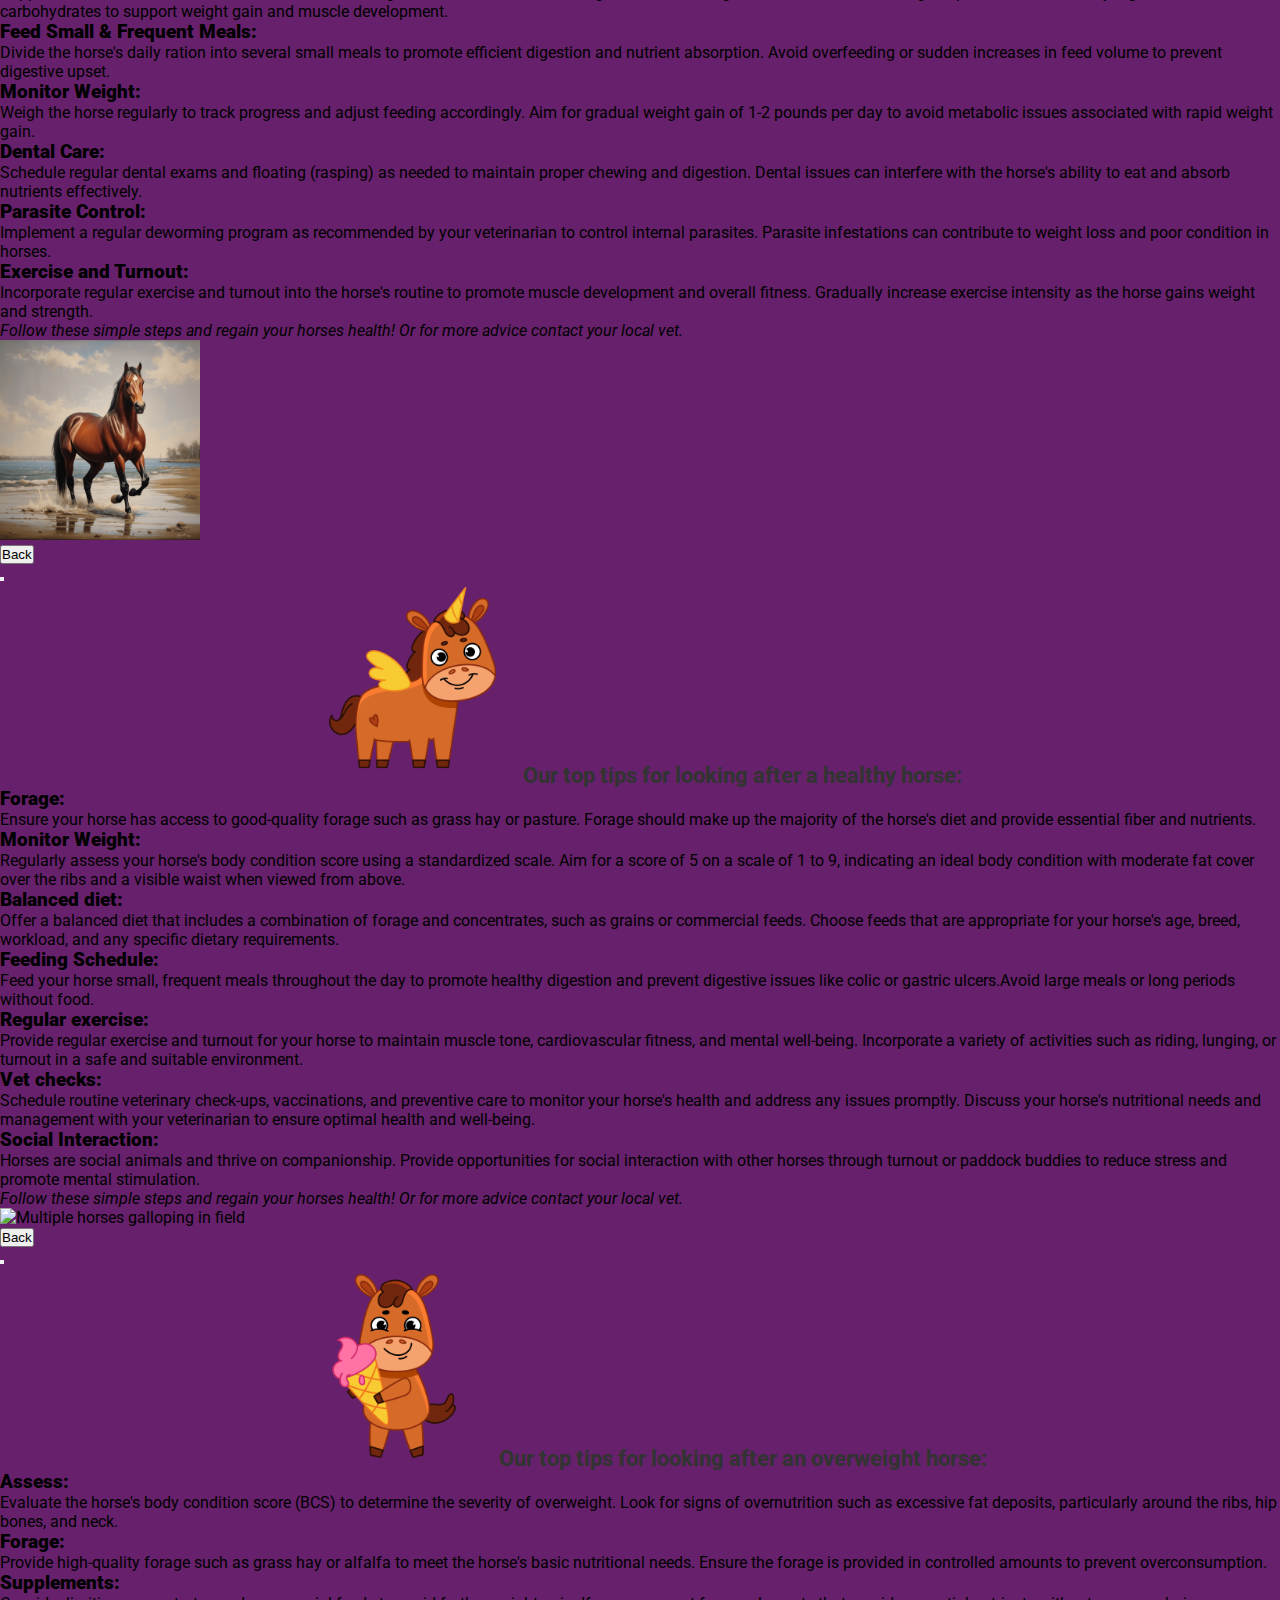
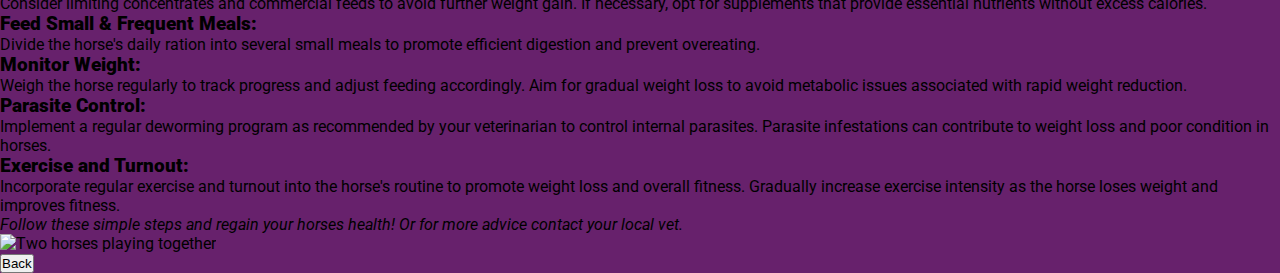
==== commit e1dfbe4a: "Remove unnecessary links" ====
--- a/advice.html
+++ b/advice.html
@@ -10,14 +10,11 @@
     <!--Boostrap CSS CDN -->
     <link href="https://cdn.jsdelivr.net/npm/bootstrap@5.3.2/dist/css/bootstrap.min.css" rel="stylesheet"
         integrity="sha384-T3c6CoIi6uLrA9TneNEoa7RxnatzjcDSCmG1MXxSR1GAsXEV/Dwwykc2MPK8M2HN" crossorigin="anonymous">
-    <link rel="stylesheet" href="https://cdn.jsdelivr.net/npm/bootstrap-icons@1.11.3/font/bootstrap-icons.min.css">
-    <link rel="shortcut icon" href="assets/images/jumping-icon.png" type="image/x-icon">
+    <!-- Faveicon -->
+    <link rel="shortcut icon" href="assets/images/balloon-icon.png" type="image/x-icon">
     <!-- Styles -->
     <link rel="stylesheet" href="assets/css/style.css">
-
-    <!-- Faveicon -->
-    <link>
-    </link>
+    <link href="https://fonts.googleapis.com/css2?family=Barlow:wght@400;700&family=Bebas+Neue&family=Changa:wght@200..800&family=Dosis:wght@200..800&family=IBM+Plex+Sans:ital,wght@0,100;0,200;0,300;0,400;0,500;0,600;0,700;1,100;1,200;1,300;1,400;1,500;1,600;1,700&family=Kanit:wght@600&family=Montserrat+Alternates:ital,wght@0,100;0,200;0,300;0,400;0,500;0,600;0,700;0,800;0,900;1,100;1,200;1,300;1,400;1,500;1,600;1,700;1,800;1,900&family=Poppins&family=Prompt:ital,wght@0,600;1,300&family=Roboto+Condensed&family=Roboto:ital,wght@0,100;0,300;0,400;0,500;0,700;0,900;1,100;1,300;1,400;1,500;1,700;1,900&family=Rubik:ital,wght@0,300..900;1,300..900&family=Titillium+Web:wght@300&family=Ubuntu:ital,wght@0,300;0,400;0,500;0,700;1,300;1,400;1,500;1,700&display=swap" rel="stylesheet">
 </head>
 
 <body>
@@ -57,7 +54,6 @@
             </div>
             <div class="row">
                 <div class="container-fluid">
-
                     <!--underweight container-->
                     <div class="col">
                         <div class="container-under" data-bs-toggle="modal" data-bs-target="#underModal">
@@ -104,17 +100,16 @@
                         class="btn-close position-absolute top-0 end-0" data-bs-dismiss="modal"
                         aria-label="Close"></button>
                     <div class="modal-header">
-                        <h1 class="modal-title fs-5" id="underModalLabel"><img class="rounded mx-auto d-block"
+                        <h1 class="modal-title fs-4" id="underModalLabel"><img class="rounded mx-auto d-block"
                                 src="assets/images/sleeping-icon.png" id="sleepingIcon"
                                 alt="Cute cartoon horse sitting down">
                             Our top tips for looking after
                             an underweight horse:
                         </h1>
                     </div>
-
                     <div class="modal-body">
                         <h3 class="lh-lg">
-                            <b>Assess:</b></h4>
+                            <b>Assess:</b></h3>
                             <p class="lh-lg">
                                 Evaluate the horse's body condition score (BCS) to determine the
                                 severity
@@ -185,14 +180,13 @@
                                 promote muscle development and overall fitness.
                                 Gradually increase exercise intensity as the horse gains weight
                                 and
-                                strength.</p>
-                            </p>
-
+                                strength.
+                            </p>
                             <div class="row mx-auto">
-                                <div class="col lh-lg">
+                                <div class="col lh-lg vet">
                                     <p><em> Follow these simple steps and regain your horses
                                             health!
-                                            Or for more advice contact us on...
+                                            Or for more advice contact your local vet.
                                         </em></p>
                                 </div>
                                 <div class="col">
@@ -216,64 +210,63 @@
                         class="btn-close position-absolute top-0 end-0" data-bs-dismiss="modal"
                         aria-label="Close"></button>
                     <div class="modal-header">
-                        <h1 class="modal-title fs-5" id="healthyModalLabel"><img class="rounded mx-auto d-block"
+                        <h1 class="modal-title fs-4" id="healthyModalLabel"><img class="rounded mx-auto d-block"
                                 src="assets/images/unicorn-icon.png" id="unicornIcon" alt="Cute cartoon unicorn">
                             Our top tips for looking after
                             a healthy horse:
                         </h1>
                     </div>
                     <div class="modal-body">
-                        <h3 class="lh-lg">
-
-                            <h3 class="lh-lg"><b>Forage:</b></h3>
+                        <h3 class="lh-lg"><b>Forage:</b></h3>
                             <p class="lh-lg">
                                 Ensure your horse has access to good-quality forage such as grass hay or pasture.
                                 Forage should make up the majority of the horse's diet and provide
-                                essential fiber and nutrients.</p>
-
+                                essential fiber and nutrients.
+                            </p>
                             <h3 class="lh-lg"><b>Monitor Weight:</b></h3>
                             <p class="lh-lg"> Regularly assess your horse's body condition score using a standardized
                                 scale.
                                 Aim for a score of 5 on a scale of 1 to 9,
                                 indicating an ideal body condition with moderate fat cover over the ribs
-                                and a visible waist when viewed from above.</p>
-
+                                and a visible waist when viewed from above.
+                            </p>
                             <h3 class="lh-lg"><b>Balanced diet:</b></h3>
                             <p class="lh-lg">
                                 Offer a balanced diet that includes a combination of forage and concentrates,
                                 such as grains or commercial feeds.
                                 Choose feeds that are appropriate for your horse's age,
-                                breed, workload, and any specific dietary requirements.</p>
-
+                                breed, workload, and any specific dietary requirements.
+                            </p>
                             <h3 class="lh-lg"><b>Feeding Schedule:</b></h3>
                             <p class="lh-lg">Feed your horse small, frequent meals throughout the day to
                                 promote healthy digestion and prevent digestive issues
-                                like colic or gastric ulcers.Avoid large meals or long periods without food.</p>
-
+                                like colic or gastric ulcers.Avoid large meals or long periods without food.
+                            </p>
                             <h3 class="lh-lg"><b>Regular exercise:</b></h3>
                             <p class="lh-lg">Provide regular exercise and turnout for your
                                 horse to maintain muscle tone,
                                 cardiovascular fitness, and mental well-being.
                                 Incorporate a variety of activities such as riding,
-                                lunging, or turnout in a safe and suitable environment.</p>
-
+                                lunging, or turnout in a safe and suitable environment.
+                            </p>
                             <h3 class="lh-lg"><b>Vet checks:</b></h3>
                             <p class="lh-lg">Schedule routine veterinary check-ups, vaccinations,
                                 and preventive care to monitor your horse's health and address any issues promptly.
                                 Discuss your horse's nutritional needs and management with your
-                                veterinarian to ensure optimal health and well-being.</p>
-
+                                veterinarian to ensure optimal health and well-being.
+                            </p>
                             <h3 class="lh-lg"><b>Social Interaction:</b></h3>
                             <p class="lh-lg">Horses are social animals and thrive on companionship.
                                 Provide opportunities for social interaction with other horses through turnout
-                                or paddock buddies to reduce stress and promote mental stimulation. </p>
-                            </p>
-
+                                or paddock buddies to reduce stress and promote mental stimulation. 
+                            </p>
                             <div class="row mx-auto">
-                                <div class="col lh-lg">
-                                    <p><em> Follow these simple steps and regain your horses health!
-                                            Or for more advice contact us on...
-                                        </em></p>
+                                <div class="col lh-lg vet">
+                                    <p>
+                                        <em> Follow these simple steps and regain your horses health!
+                                            Or for more advice contact your local vet.
+                                        </em>
+                                    </p>
                                 </div>
                                 <div class="col">
                                     <img class="rounded mx-auto d-block" src="assets/images/multi-horse.jpg"
@@ -291,88 +284,64 @@
         </div>
         <!--Overweight Modal-->
         <div class="modal fade" id="overModal" tabindex="-1" aria-labelledby="overModalLabel" aria-hidden="true">
-
             <div class="modal-dialog modal-dialog-scrollable">
                 <div class="modal-content fs-5 lh-sm"><button type="button"
                         class="btn-close position-absolute top-0 end-0" data-bs-dismiss="modal"
                         aria-label="Close"></button>
                     <div class="modal-header">
-                        <h1 class="modal-title fs-5" id="overModalLabel"><img class="rounded mx-auto d-block"
+                        <h1 class="modal-title fs-4" id="overModalLabel"><img class="rounded mx-auto d-block"
                                 src="assets/images/icecream-icon.png" id="iceCreamIcon"
                                 alt="Cute cartoon horse with ice cream">
                             Our top tips for looking after
                             an overweight horse:
                         </h1>
                     </div>
-
                     <div class="modal-body">
                         <h3 class="lh-lg">
-                            <b>Assess:</b></h4>
-                            <p class="lh-lg">
-                                Evaluate the horse's body condition score (BCS) to determine the
-                                severity
-                                of underweight.
-                                Look for signs of malnutrition such as prominent ribs, hip bones, and a
-                                lack of muscle tone.</p>
-
+                            <b>Assess:</b></h3>
+                            <p class="lh-lg">
+                                Evaluate the horse's body condition score (BCS) to determine the severity of overweight.
+                                Look for signs of overnutrition such as excessive fat deposits, particularly around the ribs, hip bones, and neck.
+                            </p>
                             <h3 class="lh-lg"><b>Forage:</b></h3>
                             <p class="lh-lg">
-                                Provide high-quality forage such as grass hay or alfalfa to meet the
-                                horse's basic nutritional needs.
-                                Ensure the forage is free from mold, dust, and contaminants that could
-                                cause digestive issues.</p>
-
+                                Provide high-quality forage such as grass hay or alfalfa to meet the horse's basic nutritional needs.
+Ensure the forage is provided in controlled amounts to prevent overconsumption.
+                            </p>
                             <h3 class="lh-lg">
                                 <b>Supplements:</b>
                             </h3>
                             <p class="lh-lg">
-                                Supplement the horse's diet with concentrates such as grain or
-                                commercial
-                                feed designed for underweight horses.
-                                Choose feeds high in protein, fat, and easily digestible carbohydrates
-                                to
-                                support weight gain and muscle development.</p>
-
+                                Consider limiting concentrates and commercial feeds to avoid further weight gain.
+                                If necessary, opt for supplements that provide essential nutrients without excess calories.
+                            </p>
                             <h3 class="lh-lg"><b>Feed Small & Frequent Meals:</b></h3>
-                            <p class="lh-lg">Divide the horse's daily ration into several small meals to promote
-                                efficient digestion and nutrient absorption.
-                                Avoid overfeeding or sudden increases in feed volume to prevent
-                                digestive
-                                upset.</p>
-
+                            <p class="lh-lg">
+                                Divide the horse's daily ration into several small meals to promote efficient digestion and prevent overeating.
+                            </p>
                             <h3 class="lh-lg"><b>Monitor Weight:</b></h3>
-                            <p class="lh-lg"> Weigh the horse regularly to track progress and adjust feeding
-                                accordingly.
-                                Aim for gradual weight gain of 1-2 pounds per day to avoid metabolic
-                                issues associated with rapid weight gain.</p>
-
-                            <h3 class="lh-lg"><b>Dental Care:</b></h3>
-                            <p class="lh-lg"> Schedule regular dental exams and floating (rasping) as needed to
-                                maintain
-                                proper chewing and digestion.
-                                Dental issues can interfere with the horse's ability to eat and absorb
-                                nutrients effectively.</p>
-
+                            <p class="lh-lg"> Weigh the horse regularly to track progress and adjust feeding accordingly.
+                                Aim for gradual weight loss to avoid metabolic issues associated with rapid weight reduction.
+                            </p>
                             <h3 class="lh-lg"><b>Parasite Control:</b></h3>
                             <p class="lh-lg">Implement a regular deworming program as recommended by your
                                 veterinarian
                                 to control internal parasites.
                                 Parasite infestations can contribute to weight loss and poor condition
                                 in
-                                horses.</p>
-
+                                horses.
+                            </p>
                             <h3 class="lh-lg"><b>Exercise and Turnout:</b></h3>
-                            <p class="lh-lg"> Incorporate regular exercise and turnout into the horse's routine to
-                                promote muscle development and overall fitness.
-                                Gradually increase exercise intensity as the horse gains weight and
-                                strength.</p>
-                            </p>
-
+                            <p class="lh-lg"> Incorporate regular exercise and turnout into the horse's routine to promote weight loss and overall fitness.
+                                Gradually increase exercise intensity as the horse loses weight and improves fitness.
+                            </p>
                             <div class="row mx-auto">
-                                <div class="col lh-lg">
-                                    <p><em> Follow these simple steps and regain your horses health!
-                                            Or for more advice contact us on ...
-                                        </em></p>
+                                <div class="col lh-lg vet">
+                                    <p>
+                                        <em> Follow these simple steps and regain your horses health!
+                                            Or for more advice contact your local vet.
+                                        </em>
+                                    </p>
                                 </div>
                                 <div class="col">
                                     <img class="rounded mx-auto d-block" src="assets/images/two-horses.jpg"
@@ -391,11 +360,7 @@
         </div>
     </main>
     <!--Java script -->
-    <script src="https://cdn.jsdelivr.net/npm/@popperjs/core@2.11.8/dist/umd/popper.min.js"
-        integrity="sha384-I7E8VVD/ismYTF4hNIPjVp/Zjvgyol6VFvRkX/vR+Vc4jQkC+hVqc2pM8ODewa9r"
-        crossorigin="anonymous"></script>
     <script src="https://cdn.jsdelivr.net/npm/bootstrap@5.3.3/dist/js/bootstrap.min.js"
         integrity="sha384-0pUGZvbkm6XF6gxjEnlmuGrJXVbNuzT9qBBavbLwCsOGabYfZo0T0to5eqruptLy"
         crossorigin="anonymous"></script>
-    
 </body>--- a/assets/css/style.css
+++ b/assets/css/style.css
@@ -6,13 +6,14 @@
 body {
     font-family: sans-serif;
     background: url(../images/grass.jpg);
-    background-size: 1500px  1500px;
+    background-size: cover;
     height: 100vh;
     width: 100%;
     display: flex;
     flex-direction: column;
     align-items: center;
     justify-content: center;
+    font-family: "Roboto", sans-serif;
 }
 h1 {
     text-align: center;
@@ -33,13 +34,27 @@
     padding: 20px 23px 20px 23px;
     background-color: #ffffff;
     border-radius: 15px;
-    box-shadow: 0 0 15px rgba(0, 0, 0, 0.1);
+    box-shadow: 0 0 15px black;
 }
 a {
  text-decoration: none !important;
  color: inherit;
 }
-
+.logo:hover {
+    animation: jiggle 0.5s ease-in-out infinite;
+}
+
+@keyframes jiggle {
+    0% {
+        transform: rotate(-5deg);
+    }
+    50% {
+        transform: rotate(5deg);
+    }
+    100% {
+        transform: rotate(-5deg);
+    }
+}
 /* Navbar */
 .navbar-nav{
     font-weight: 800;
@@ -52,12 +67,12 @@
     padding: 20px 23px 20px 23px;
     background-color:#ebe847;
     border-radius: 30px;
-    box-shadow: 3px 3px 3px 3px grey;
+    box-shadow: 0 0 15px rgba(0, 0, 0, 0.3);
 
 }
 /* Button */
 .pushable {
-  background: #5a7722 ;
+  background: #5a7722;
   border-radius: 15px;
   box-sizing: border-box;
   color: #FFFFFF;
@@ -79,17 +94,26 @@
   
 }
 
-button:hover {
-    font-size: x-large;
+.pushable:hover {
+    font-size: large;
 }
 /* CALCULATOR HTML */
+.img-thumbnail {
+height: 250px;
+width: 330px;
+}
+
+.video-iframe {
+    width: 100%;
+    height: 350px;
+}
 .calculator-container{
 max-width: 800px;
 width: 100%;
 padding: 20px 23px 20px 23px;
 background-color: #ebe847;
 border-radius: 15px;
-box-shadow: 0 0 15px rgba(0, 0, 0, 0.1);
+box-shadow: 0 0 15px rgba(0, 0, 0, 0.3);
 cursor: pointer;
 font-size: medium;
 }
@@ -135,37 +159,33 @@
 #adviceBtn {
     color: green;
 }
+#adviceBtn:hover {
+    font-size: large;
+}
 /* ADVICE HTML */ 
-.container-under {
+#cookIcon {
+    width: 150px;
+height: 150x;
+}
+.container-under,
+.container-healthy,
+.container-over {
     max-width: 600px;
     width: 100%;
-    padding: 20px 23px 20px 23px;
+    padding: 20px 23px;
     background-color: #ebe847;
     border-radius: 15px;
-    box-shadow: 0 0 15px rgba(0, 0, 0, 0.1);
+    box-shadow: 0 0 15px rgba(0, 0, 0, 0.3);
     cursor: pointer;
     font-size: larger;
-}
-.container-healthy {
-    max-width: 600px;
-    width: 100%;
-    padding: 20px 23px 20px 23px;
-    background-color: #ebe847;
-    border-radius: 15px;
-    box-shadow: 0 0 15px rgba(0, 0, 0, 0.1);
-    cursor: pointer;
-    font-size: larger;
-}
-.container-over {
-    max-width: 600px;
-    width: 100%;
-    padding: 20px 23px 20px 23px;
-    background-color: #ebe847;
-    border-radius: 15px;
-    box-shadow: 0 0 15px rgba(0, 0, 0, 0.1);
-    cursor: pointer;
-    font-size: larger;
-
+    transition: transform 0.3s ease; 
+    margin: 0.5rem;
+}
+
+.container-under:hover,
+.container-healthy:hover,
+.container-over:hover {
+    transform: scale(1.05); 
 }
 #underModal, #healthyModal, #overModal{
 background-color: #67216c;
@@ -182,8 +202,20 @@
     height: 200px;
     
 }
-@media only screen and (max-width: 400px) {
-    .modal {
-      flex-direction: column;
+  /* CSS for smaller screens */
+  @media (max-width: 767px) {
+    .vet {
+      text-align: center;
+      margin: 20px 0; 
+    }
+    .row {
+      flex-direction: column; 
+    }
+    .vet {
+      display: flex; 
+      align-items: center; 
+    }
+    .img {
+      margin-top: 20px; 
     }
   }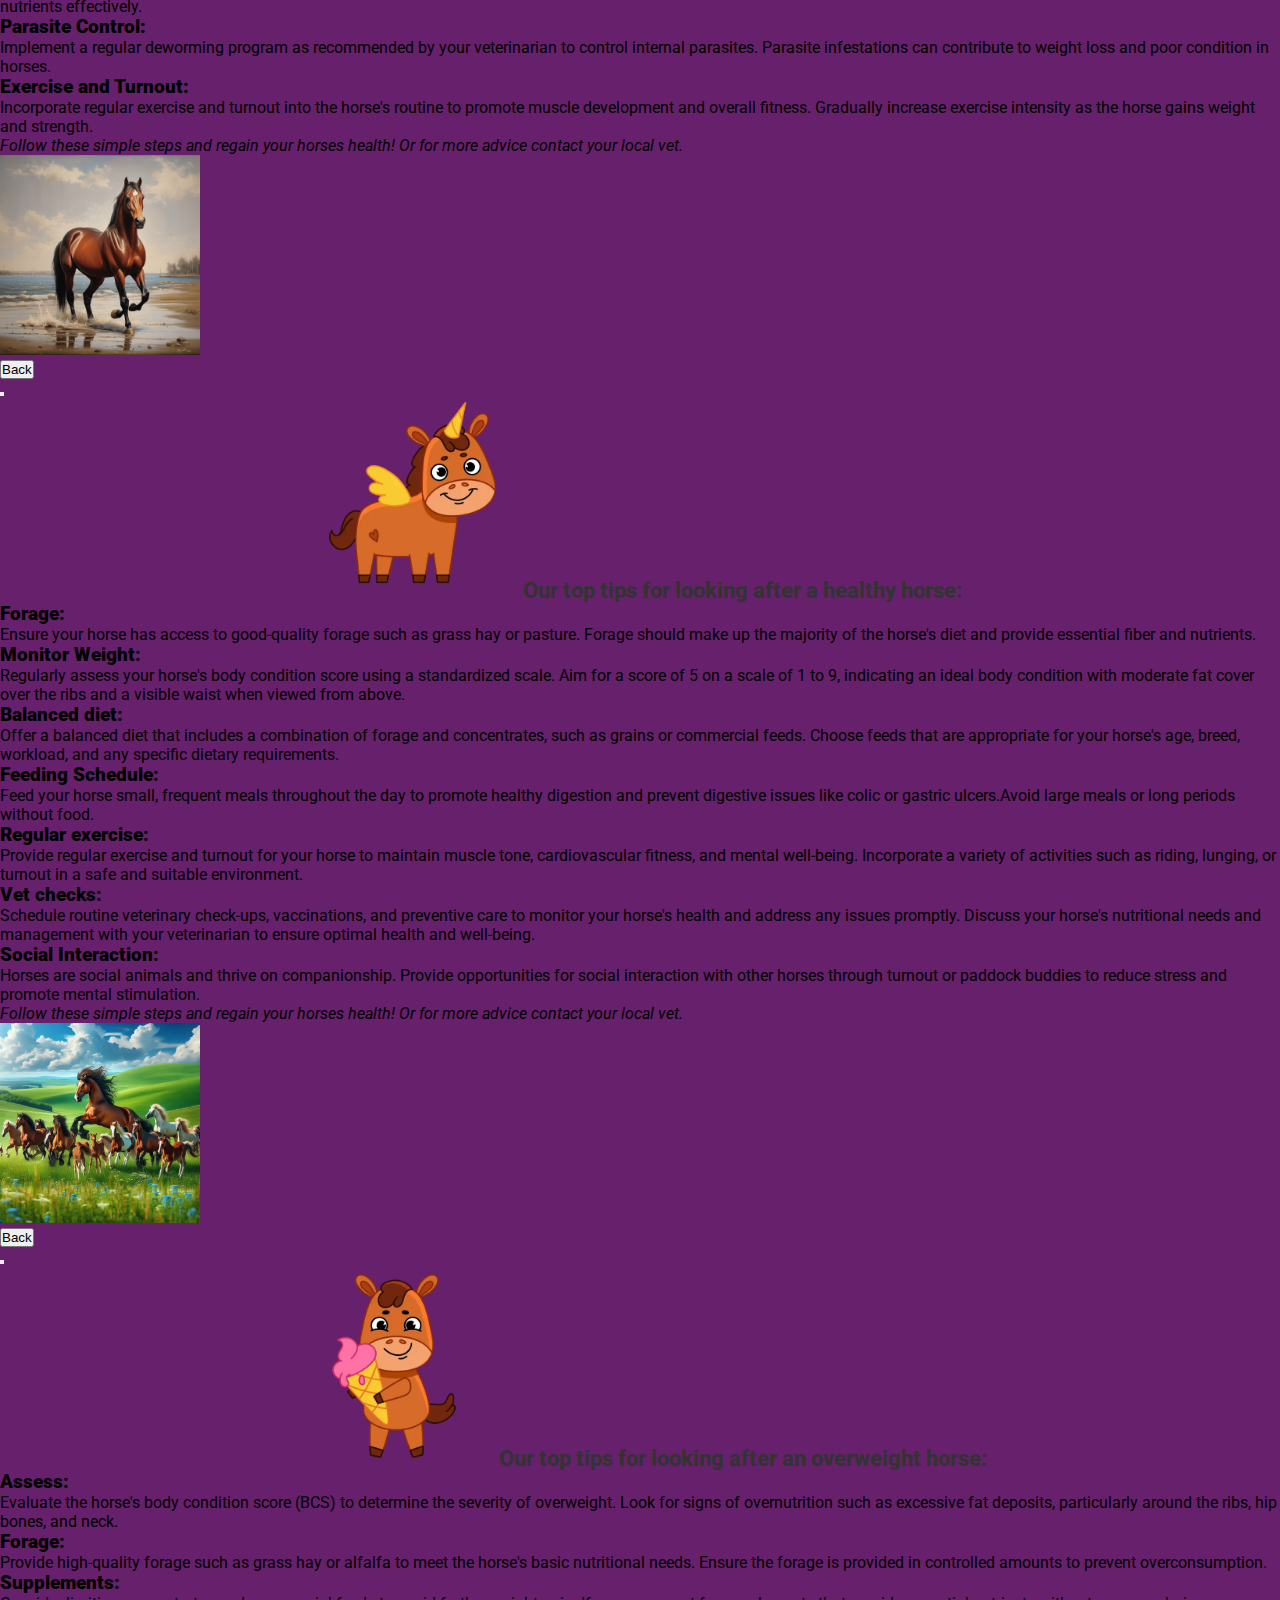
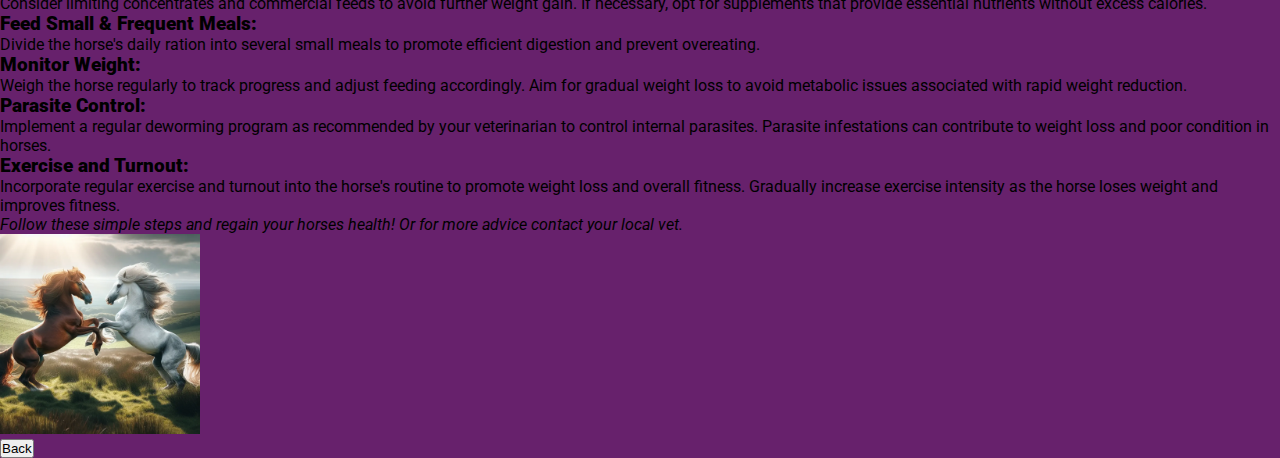
==== commit 2d63eecb: "Convert images to Webp" ====
--- a/advice.html
+++ b/advice.html
@@ -49,7 +49,7 @@
         <div class="container">
             <div class="modal-header text-center">
                 <h1>Get some expert advice on feeding your horse.</h1>
-                <img class="logo" src="assets/images/cook-icon.png" id="cookIcon"
+                <img class="logo" src="assets/images/cook-icon.webp" id="cookIcon"
                     alt="Cartoon horse with cooking accessories">
             </div>
             <div class="row">
@@ -101,7 +101,7 @@
                         aria-label="Close"></button>
                     <div class="modal-header">
                         <h1 class="modal-title fs-4" id="underModalLabel"><img class="rounded mx-auto d-block"
-                                src="assets/images/sleeping-icon.png" id="sleepingIcon"
+                                src="assets/images/cloud-icon.webp" id="sleepingIcon"
                                 alt="Cute cartoon horse sitting down">
                             Our top tips for looking after
                             an underweight horse:
@@ -211,7 +211,7 @@
                         aria-label="Close"></button>
                     <div class="modal-header">
                         <h1 class="modal-title fs-4" id="healthyModalLabel"><img class="rounded mx-auto d-block"
-                                src="assets/images/unicorn-icon.png" id="unicornIcon" alt="Cute cartoon unicorn">
+                                src="assets/images/unicorn-icon.webp" id="unicornIcon" alt="Cute cartoon unicorn">
                             Our top tips for looking after
                             a healthy horse:
                         </h1>
@@ -269,7 +269,7 @@
                                     </p>
                                 </div>
                                 <div class="col">
-                                    <img class="rounded mx-auto d-block" src="assets/images/multi-horse.jpg"
+                                    <img class="rounded mx-auto d-block" src="assets/images/multi-horse.webp"
                                         id="multiHorse" alt="Multiple horses galloping in field">
                                 </div>
                             </div>
@@ -290,7 +290,7 @@
                         aria-label="Close"></button>
                     <div class="modal-header">
                         <h1 class="modal-title fs-4" id="overModalLabel"><img class="rounded mx-auto d-block"
-                                src="assets/images/icecream-icon.png" id="iceCreamIcon"
+                                src="assets/images/icecream-icon.webp" id="iceCreamIcon"
                                 alt="Cute cartoon horse with ice cream">
                             Our top tips for looking after
                             an overweight horse:
@@ -344,7 +344,7 @@
                                     </p>
                                 </div>
                                 <div class="col">
-                                    <img class="rounded mx-auto d-block" src="assets/images/two-horses.jpg"
+                                    <img class="rounded mx-auto d-block" src="assets/images/two-horses.webp"
                                         id="twoHorses" alt="Two horses playing together">
                                 </div>
                             </div>
--- a/assets/css/style.css
+++ b/assets/css/style.css
@@ -167,6 +167,7 @@
     width: 150px;
 height: 150x;
 }
+
 .container-under,
 .container-healthy,
 .container-over {
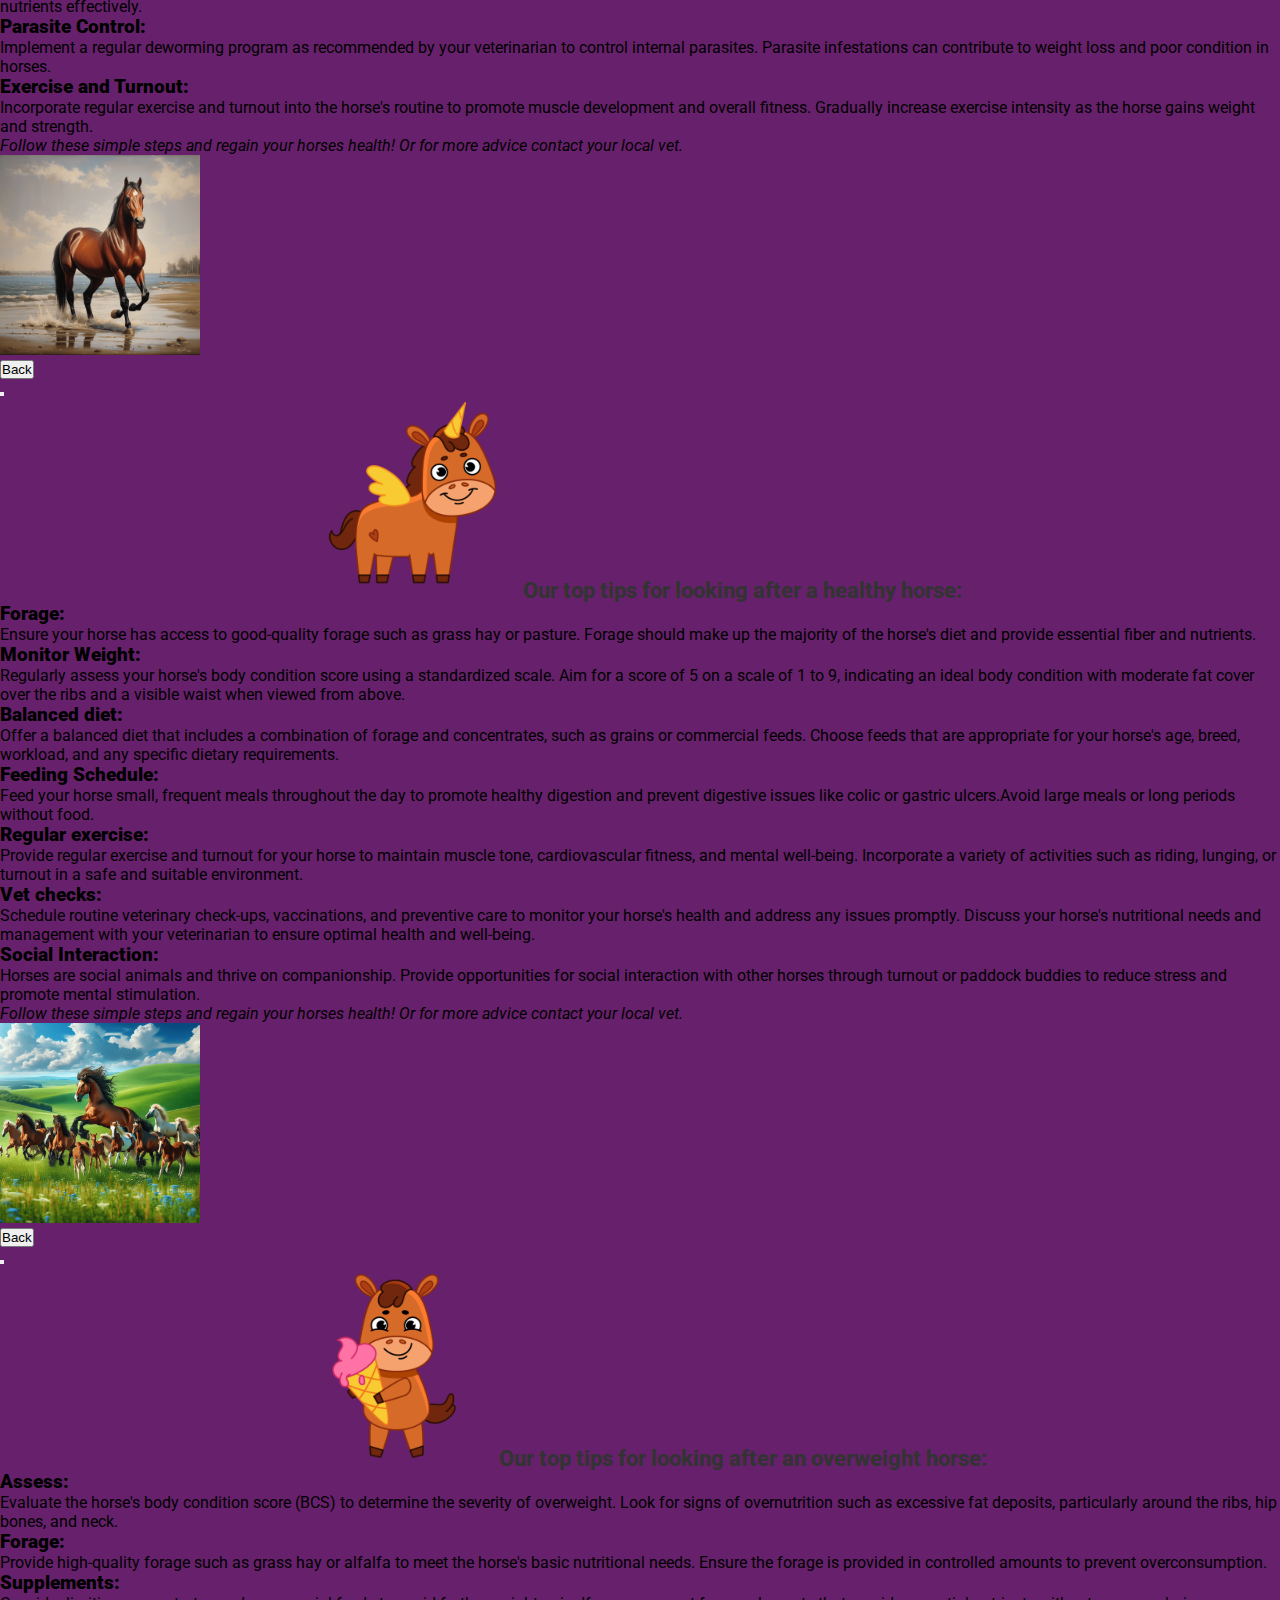
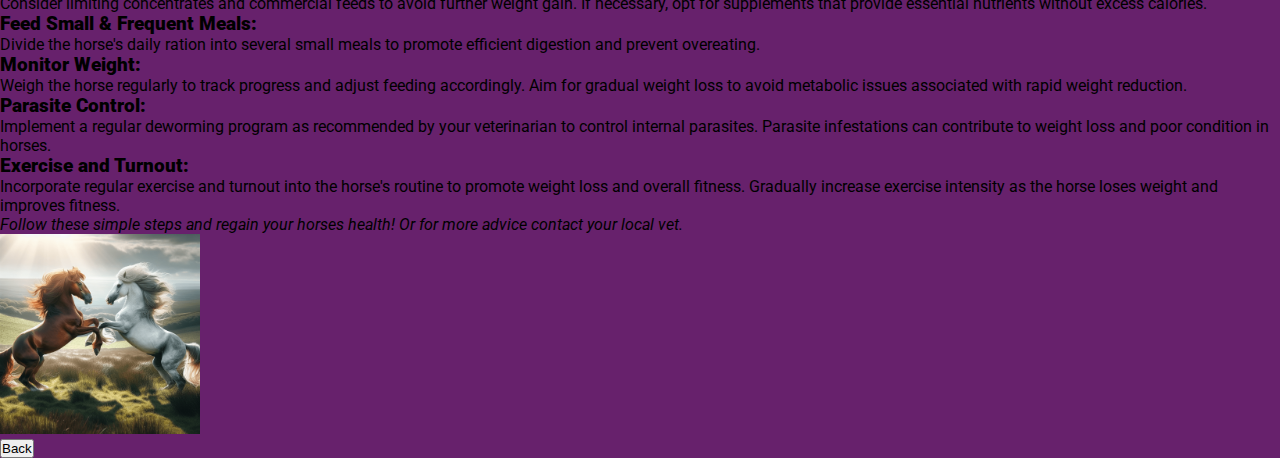
==== commit 5839dfd5: "Add compressed images" ====
--- a/advice.html
+++ b/advice.html
@@ -49,7 +49,7 @@
         <div class="container">
             <div class="modal-header text-center">
                 <h1>Get some expert advice on feeding your horse.</h1>
-                <img class="logo" src="assets/images/cook-icon.webp" id="cookIcon"
+                <img class="logo" src="assets/images/cook-icon.png" id="cookIcon"
                     alt="Cartoon horse with cooking accessories">
             </div>
             <div class="row">
@@ -101,8 +101,8 @@
                         aria-label="Close"></button>
                     <div class="modal-header">
                         <h1 class="modal-title fs-4" id="underModalLabel"><img class="rounded mx-auto d-block"
-                                src="assets/images/cloud-icon.webp" id="sleepingIcon"
-                                alt="Cute cartoon horse sitting down">
+                                src="assets/images/cloud-icon.png" id="sleepingIcon"
+                                alt="Cute cartoon horse laying on a cloud">
                             Our top tips for looking after
                             an underweight horse:
                         </h1>
@@ -211,7 +211,7 @@
                         aria-label="Close"></button>
                     <div class="modal-header">
                         <h1 class="modal-title fs-4" id="healthyModalLabel"><img class="rounded mx-auto d-block"
-                                src="assets/images/unicorn-icon.webp" id="unicornIcon" alt="Cute cartoon unicorn">
+                                src="assets/images/unicorn-icon.png" id="unicornIcon" alt="Cute cartoon unicorn">
                             Our top tips for looking after
                             a healthy horse:
                         </h1>
@@ -269,7 +269,7 @@
                                     </p>
                                 </div>
                                 <div class="col">
-                                    <img class="rounded mx-auto d-block" src="assets/images/multi-horse.webp"
+                                    <img class="rounded mx-auto d-block" src="assets/images/multi-horse.png"
                                         id="multiHorse" alt="Multiple horses galloping in field">
                                 </div>
                             </div>
@@ -290,7 +290,7 @@
                         aria-label="Close"></button>
                     <div class="modal-header">
                         <h1 class="modal-title fs-4" id="overModalLabel"><img class="rounded mx-auto d-block"
-                                src="assets/images/icecream-icon.webp" id="iceCreamIcon"
+                                src="assets/images/icecream-icon.png" id="iceCreamIcon"
                                 alt="Cute cartoon horse with ice cream">
                             Our top tips for looking after
                             an overweight horse:
@@ -344,7 +344,7 @@
                                     </p>
                                 </div>
                                 <div class="col">
-                                    <img class="rounded mx-auto d-block" src="assets/images/two-horses.webp"
+                                    <img class="rounded mx-auto d-block" src="assets/images/two-horses.png"
                                         id="twoHorses" alt="Two horses playing together">
                                 </div>
                             </div>
@@ -359,7 +359,7 @@
             </div>
         </div>
     </main>
-    <!--Java script -->
+    <!--Script -->
     <script src="https://cdn.jsdelivr.net/npm/bootstrap@5.3.3/dist/js/bootstrap.min.js"
         integrity="sha384-0pUGZvbkm6XF6gxjEnlmuGrJXVbNuzT9qBBavbLwCsOGabYfZo0T0to5eqruptLy"
         crossorigin="anonymous"></script>
